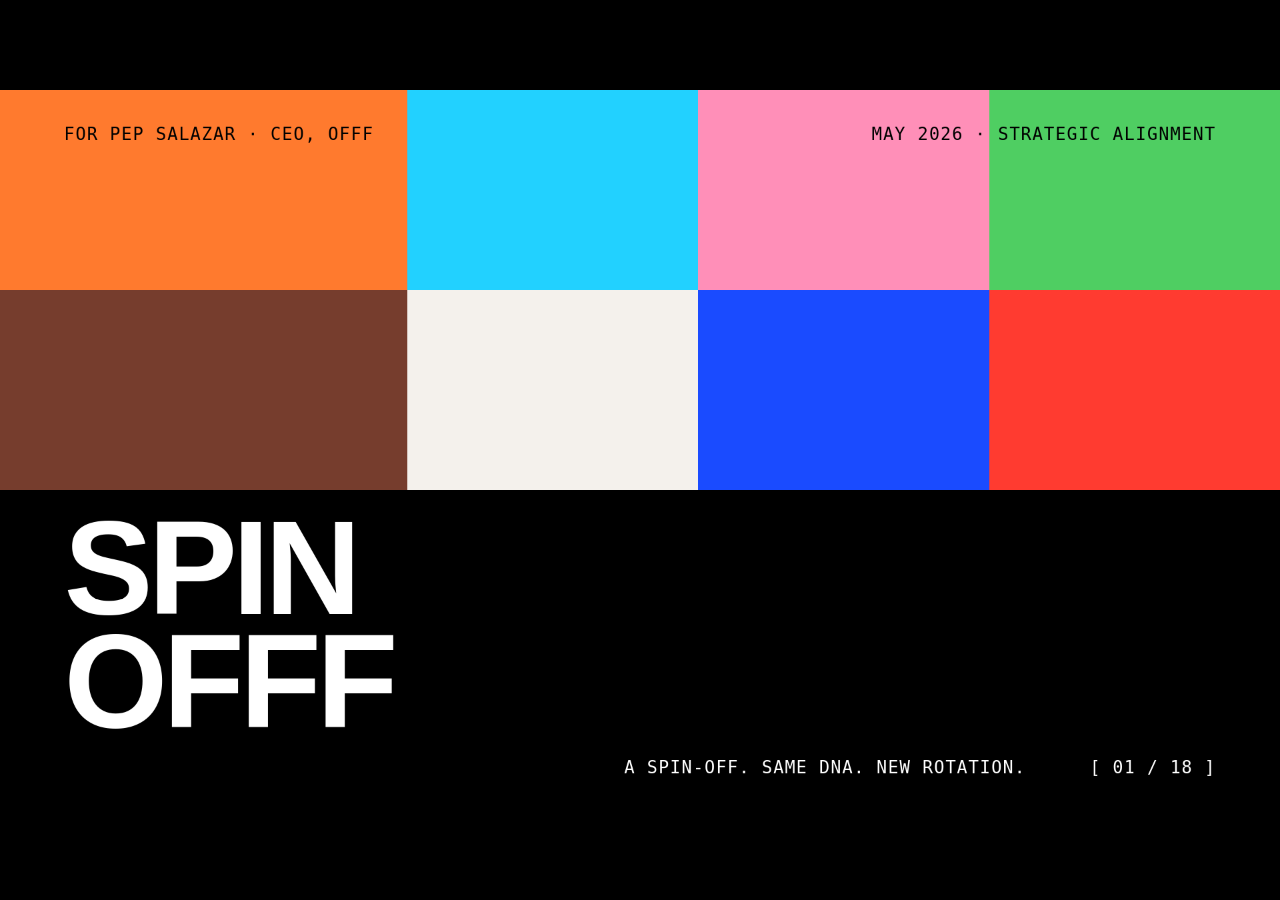
==== decks/pitch-for-pep/project/index.html @ 9f8f527a "Make the deck Vercel-deployable: rename HTMLs and add no-op build - Rename "SPIN OFFF - Pitch for Pe" ====
<!doctype html>
<html lang="en">
<head>
<meta charset="utf-8" />
<title>SPIN OFFF — Pitch for Pep</title>
<meta name="viewport" content="width=1920, initial-scale=1" />
<link rel="stylesheet" href="styles.css" />
<script src="deck-stage.js"></script>
<script type="application/json" id="speaker-notes">
[
"Title slide. Hold for 5 seconds. Pep, thanks for the time. SPIN OFFF: a spin-off of OFFF Barcelona — same DNA, new rotation. The 'rotation' is literal: a new featured artist every month. This is a 10-minute walkthrough, then 5 minutes of Q&A.",
"Why we're here. The picture in one sitting — problem, vision, model, the numbers, and what we need to make it real. The ask lands at the end, on purpose: after you've seen the full shape.",
"The problem. AI is collapsing creative variety into one homogenized look — samification. Artists feel it; the audience feels it. There's no curated, year-round counterweight that uses the OFFF lens. State this plainly, no drama.",
"The opportunity gap. OFFF is the loudest creative voice in the world for three days a year. The other 362 days, we're quiet. The community doesn't disappear — they go elsewhere. SPIN OFFF is the year-round signal between festivals.",
"The vision. Year-round home of creative culture, anchored to one featured artist a month. Curated, opinionated, warm. We don't compete with free content; we curate against it.",
"The team. Eight people on full salary: four founders + four production roles. Gabriela on operations (Amazon PM rigor), Yeva on international growth, Lian on visual craft, Rodrigo on tech and product, plus a content/social/AV pod. Lean for a media company at this scope.",
"What it is — three layers. Free newsletter (M1). Paid membership at €12/mo (M4, one month before OFFF Barcelona 2027). Creative box (Y4, when the audience is large enough to justify physical ops). Each layer is escalating commitment. Trust before money — the brand promise.",
"The artist of the month. The unifying mechanic. One artist anchors the newsletter, the podcast, social, and eventually the box. They're paid €2K. They co-promote to their own audience. This is what makes content production lean and what gives every month a distinct visual identity.",
"The funnel — the bowtie. Read left to right: OFFF community → newsletter → membership → spending credits and box. Left side is acquisition (free), right side is expansion (paid, recurring). The neck of the bowtie is the membership — that's where trust converts to revenue.",
"Member benefits. Not a paywall on content — a passport into the OFFF ecosystem. Sponsor toolkits, marketplace credit, early-bird tickets, free meetups, mentor access. Every benefit pulls members deeper into OFFF, not away from it.",
"The unfair advantage. This is the slide for you, Pep. Everything we leverage is something OFFF earned over 25 years. 200K–400K reachable people. Decades of artist relationships. The sponsor network. Government tax structures. The trust. We don't have a marketing budget because we don't need one.",
"Market. TAM 150–200M creatives globally. SAM 15–20M in the OFFF lane (It's Nice That, Dezeen audience). SOM 500K reachable; 10K paying members by Year 5. Frame it as opportunity, not promise.",
"Business model. Three revenue streams in Y1: newsletter sponsorship (from M3, integrated with the artist), membership (from M4, €12/mo), platform ads (from M6). Box subscription launches Y4. Pricing chosen to fund the artist fee, the team, and the perks ecosystem — going below €12 forces compromises.",
"Year 1 plan — the building year. Newsletter M1. Membership M4. End of Y1: 1,000 members, €16.5K MRR, €91K revenue. Costs are €206K — eight people on full salary from day one. Y1 closes at -€115K. Monthly break-even at M13, start of Year 2.",
"The 5-year P&L. €3.9M revenue, €1.49M costs, +€2.43M net across five years. Cumulative break-even in Q4 of Year 2. Box subscription adds €655K across Y4–Y5. Membership is the engine — 78% of cumulative revenue. 10,000 members by EoY5.",
"Risks. Three honest ones, with mitigations. Cannibalization (we feed festival ticket sales, not replace them). Churn over 5% (multi-vector benefits — content + perks + credits + access). Brand dilution (you have approval rights on artists, sponsors, and brand changes). All in writing.",
"The investment ask. ~€125K seed to cover the Y1 deficit. Eight people, full salary, no paid acquisition. Capital recovered in Q4 of Year 2; 5-year cumulative return +€2.43M. Natural investor: OFFF as equity co-funder. Or we go raise it externally — we're asking for your blessing to proceed.",
"Closing. We don't monetize until we've earned trust. Fight samification. Meaningful art and design to help fix this messy world. Three sentences — that's the company. Hand to Pep for Q&A.",
"Q&A — appendix slide. Pep's main concern: how do we monetize when there's so much free creative content online? Answer: we don't compete on volume of free content. We compete on curation, access, and belonging. Membership is a passport, not a paywall.",
"Q&A — appendix slide. Why €12 / month? It's the price needed to fund the artist (€2K/mo), the perks ecosystem, and the production team. Below €12 forces compromise on artist pay or member benefits — both unacceptable. Early-adopter pricing is allowed at launch.",
"Q&A — appendix slide. Why won't this cannibalize OFFF? It's complement, not substitute. Year-round oxygen for the brand; funnels members back into festival ticket sales (early-bird access); feeds the OFFF marketplace; creates UGC OFFF can use.",
"Q&A — appendix slide. What if churn is higher than 5%? Multi-vector membership: members who don't read the newsletter still spend their credits and use early-bird festival access. That diversification is the moat. We measure MRR churn monthly and adjust perks if a vector is underused."
]
</script>
</head>
<body>

<deck-stage width="1920" height="1080">

<!-- ============================================================
     01 — TITLE
     ============================================================ -->
<section data-label="01 Title">
  <div class="tile-grid">
    <div class="tile bg-orange"></div>
    <div class="tile bg-cyan"></div>
    <div class="tile bg-pink"></div>
    <div class="tile bg-green"></div>
    <div class="tile bg-brown"></div>
    <div class="tile bg-paper"></div>
    <div class="tile bg-electric"></div>
    <div class="tile bg-red"></div>
    <div class="tile bg-black" style="grid-column: 1 / span 4; align-items: flex-start;">
      <div style="display:flex; flex-direction:column; align-items:flex-start; padding: 32px 96px 0; width: 100%;">
        <div class="display" style="font-size: 200px; color: var(--offf-white); line-height: 0.85;">SPIN<br/>OFFF</div>
      </div>
    </div>
  </div>

  <div style="position:absolute; left: 96px; top: 48px; right: 96px; display:flex; justify-content:space-between; align-items:center; font-family: var(--font-mono); font-size: 26px; letter-spacing: 0.06em; text-transform: uppercase; z-index: 6;">
    <span>For Pep Salazar · CEO, OFFF</span>
    <span>May 2026 · Strategic alignment</span>
  </div>

  <div style="position:absolute; left: 96px; right: 96px; bottom: 44px; display:flex; justify-content:flex-end; align-items:flex-end; gap: 96px; color: var(--offf-white); font-family: var(--font-mono); font-size: 26px; letter-spacing: 0.06em; text-transform: uppercase; z-index: 6;">
    <span>A spin-off. Same DNA. New rotation.</span>
    <span>[ 01 / 18 ]</span>
  </div>
</section>

<!-- ============================================================
     02 — WHY WE'RE HERE
     ============================================================ -->
<section data-label="02 Why we're here" class="bg-paper">
  <div class="bar"><span class="left"><span class="dot"></span> SPIN OFFF</span><span>Why we're here</span></div>
  <div class="slide" style="justify-content:center;">
    <div class="tag" style="margin-bottom: 32px;">[ 02 ] How this lands</div>
    <div class="title" style="max-width: 1500px;">Problem first.<br/>Vision second.<br/>The ask, last.</div>
    <div class="lead" style="max-width: 1300px; margin-top: 48px; color: var(--n-600);">
      Eighteen slides, one sitting. We earn the buy-in before we ask for the cheque — what SPIN OFFF is, what it earns, what it asks of OFFF, what it gives back. The number lands at the end, after you've seen the full shape.
    </div>
    <div class="row gap-md" style="margin-top: 72px;">
      <div class="card" style="padding: 28px 36px; min-width: 360px;">
        <div class="tag" style="color: var(--n-500);">Part 1 · 03–05</div>
        <div class="sub" style="font-size: 44px; margin-top: 12px;">Problem &amp; vision</div>
      </div>
      <div class="card" style="padding: 28px 36px; min-width: 360px;">
        <div class="tag" style="color: var(--n-500);">Part 2 · 06–15</div>
        <div class="sub" style="font-size: 44px; margin-top: 12px;">Model &amp; numbers</div>
      </div>
      <div class="card" style="padding: 28px 36px; min-width: 360px;">
        <div class="tag" style="color: var(--n-500);">Part 3 · 17–18</div>
        <div class="sub" style="font-size: 44px; margin-top: 12px;">Closing &amp; the ask</div>
      </div>
    </div>
  </div>
  <div class="snum">[ 02 / 18 ]</div>
</section>

<!-- ============================================================
     03 — THE PROBLEM
     ============================================================ -->
<section data-label="03 Samification" class="bg-orange">
  <div class="bar"><span class="left"><span class="dot"></span> SPIN OFFF</span><span>The problem</span></div>
  <div class="slide" style="justify-content:center;">
    <div class="tag" style="margin-bottom: 40px;">[ 03 ] Samification</div>
    <div class="display" style="font-size: 200px; line-height: 0.86;">
      Everything is<br/>starting to look<br/>the same.
    </div>
    <div class="lead" style="max-width: 1200px; margin-top: 44px; font-size: 32px;">
      AI is collapsing creative variety into one homogenized look. Designers feel it. Audiences feel it. The web is running out of distinct voices — and there's no curated, year-round counterweight in the OFFF lane.
    </div>
  </div>
  <div class="snum">[ 03 / 18 ]</div>
</section>

<!-- ============================================================
     04 — OPPORTUNITY GAP
     ============================================================ -->
<section data-label="04 The gap">
  <div class="bar"><span class="left"><span class="dot"></span> SPIN OFFF</span><span>The gap</span></div>
  <div class="slide" style="padding-top: 160px;">
    <div class="tag" style="margin-bottom: 28px;">[ 04 ] 3 days vs. 362</div>
    <div class="title" style="max-width: 1500px;">OFFF is the loudest creative voice<br/>in the world — for three days a year.</div>

    <div class="row" style="margin-top: 80px; align-items:stretch; gap: 0;">
      <div class="card" style="flex: 0 0 220px; padding: 40px; background: var(--offf-black); color: var(--offf-white); border-color: var(--offf-black);">
        <div class="tag" style="color: var(--offf-white);">May 6–8</div>
        <div class="numeral" style="font-size: 140px; line-height: 1; margin-top: 12px;">3</div>
        <div class="small" style="margin-top: 12px;">days of festival</div>
      </div>
      <div class="card" style="flex: 1; padding: 40px; border-left: none;">
        <div class="tag" style="color: var(--n-500);">The other</div>
        <div class="numeral" style="font-size: 140px; line-height: 1; margin-top: 12px;">362</div>
        <div class="small" style="margin-top: 12px;">days the community goes elsewhere — Substack, Behance, IG, Dezeen, It's Nice That.</div>
      </div>
    </div>

    <div class="lead" style="margin-top: 64px; max-width: 1500px; color: var(--n-600);">
      The community doesn't disappear between festivals. It scatters. SPIN OFFF is the signal that keeps it tuned in — year round, in OFFF's voice.
    </div>
  </div>
  <div class="snum">[ 04 / 18 ]</div>
</section>

<!-- ============================================================
     05 — THE VISION
     ============================================================ -->
<section data-label="05 The vision" class="bg-green">
  <div class="bar"><span class="left"><span class="dot"></span> SPIN OFFF</span><span>The vision</span></div>
  <div class="slide" style="justify-content:center;">
    <div class="tag" style="margin-bottom: 40px;">[ 05 ] The vision</div>
    <div class="display" style="font-size: 200px; line-height: 0.88;">
      The year-round<br/>home of creative<br/>culture.
    </div>
    <div class="lead" style="max-width: 1300px; margin-top: 56px;">
      A media company spun off from OFFF — newsletter, membership, creative box. Anchored every month by one featured artist. Curated, opinionated, warm. We don't compete with free content. We curate against it.
    </div>
  </div>
  <div class="snum">[ 05 / 18 ]</div>
</section>

<!-- ============================================================
     06 — TEAM
     ============================================================ -->
<section data-label="06 The team">
  <div class="bar"><span class="left"><span class="dot"></span> SPIN OFFF</span><span>Founding team</span></div>
  <div class="slide" style="padding-top: 160px;">
    <div class="tag" style="margin-bottom: 28px;">[ 06 ] Who's building it</div>
    <div class="title" style="max-width: 1500px;">Four founders.<br/>Operator, growth, craft, product.</div>

    <div class="row" style="margin-top: 72px; gap: 24px;">
      <div class="card" style="flex: 1; padding: 0;">
        <div class="bg-orange" style="height: 220px; display:flex; align-items:flex-end; padding: 24px;">
          <span class="numtag">[ 01 ]</span>
        </div>
        <div style="padding: 28px;">
          <div class="sub" style="font-size: 38px;">Gabriela</div>
          <div class="small" style="margin-top: 8px; color: var(--n-500);">Project Manager · Amazon</div>
          <div class="small" style="margin-top: 16px;">Operations &amp; delivery rigor</div>
        </div>
      </div>
      <div class="card" style="flex: 1; padding: 0;">
        <div class="bg-cyan" style="height: 220px; display:flex; align-items:flex-end; padding: 24px;">
          <span class="numtag">[ 02 ]</span>
        </div>
        <div style="padding: 28px;">
          <div class="sub" style="font-size: 38px;">Yeva</div>
          <div class="small" style="margin-top: 8px; color: var(--n-500);">International Business</div>
          <div class="small" style="margin-top: 16px;">Growth &amp; community across markets</div>
        </div>
      </div>
      <div class="card" style="flex: 1; padding: 0;">
        <div class="bg-pink" style="height: 220px; display:flex; align-items:flex-end; padding: 24px;">
          <span class="numtag">[ 03 ]</span>
        </div>
        <div style="padding: 28px;">
          <div class="sub" style="font-size: 38px;">Lian</div>
          <div class="small" style="margin-top: 8px; color: var(--n-500);">Visual Artist · Designer</div>
          <div class="small" style="margin-top: 16px;">Brand &amp; editorial craft</div>
        </div>
      </div>
      <div class="card" style="flex: 1; padding: 0;">
        <div class="bg-electric" style="height: 220px; display:flex; align-items:flex-end; padding: 24px; color: var(--offf-white);">
          <span class="numtag">[ 04 ]</span>
        </div>
        <div style="padding: 28px;">
          <div class="sub" style="font-size: 38px;">Rodrigo</div>
          <div class="small" style="margin-top: 8px; color: var(--n-500);">Entrepreneur · Tech &amp; Product</div>
          <div class="small" style="margin-top: 16px;">Product, platform, fundraising</div>
        </div>
      </div>
    </div>

    <div class="small" style="margin-top: 56px; color: var(--n-500); max-width: 1400px;">
      Eight people on full salary from day one — four founders above + four production roles (content, social, AV, community). Plus a rotating featured artist (€2K/mo). Total Y1 team cost: €194K. Lean for a media company at this scope.
    </div>
  </div>
  <div class="snum">[ 06 / 18 ]</div>
</section>

<!-- ============================================================
     07 — WHAT IT IS (three layers)
     ============================================================ -->
<section data-label="07 What it is" class="bg-paper">
  <div class="bar"><span class="left"><span class="dot"></span> SPIN OFFF</span><span>What it is</span></div>
  <div class="slide" style="padding-top: 160px;">
    <div class="tag" style="margin-bottom: 28px;">[ 07 ] Three layers, escalating commitment</div>
    <div class="title" style="max-width: 1500px;">Free newsletter →<br/>paid membership → creative box.</div>

    <div class="row" style="margin-top: 80px; gap: 24px; align-items:stretch;">
      <div class="card grow" style="background: var(--offf-cyan); border-color: var(--offf-black); padding: 36px;">
        <div class="tag">[ Layer 01 ] Audience</div>
        <div class="sub" style="font-size: 48px; margin-top: 18px;">Free newsletter</div>
        <div class="body-lg" style="margin-top: 18px;">Weekly. One artist of the month. Curated work, interviews, OFFF legacy. Free for the first three months — always.</div>
        <div class="tag" style="margin-top: 28px;">M1 · Jan 2027</div>
      </div>
      <div class="card grow" style="background: var(--offf-orange); border-color: var(--offf-black); padding: 36px;">
        <div class="tag">[ Layer 02 ] Community</div>
        <div class="sub" style="font-size: 48px; margin-top: 18px;">Membership · €12/mo</div>
        <div class="body-lg" style="margin-top: 18px;">Sponsor toolkits. Marketplace credit. Early-bird OFFF tickets. Free meetups. Mentor access. A passport, not a paywall.</div>
        <div class="tag" style="margin-top: 28px;">M4 · Apr 2027</div>
      </div>
      <div class="card grow" style="background: var(--offf-pink); border-color: var(--offf-black); padding: 36px;">
        <div class="tag">[ Layer 03 ] Product</div>
        <div class="sub" style="font-size: 48px; margin-top: 18px;">Creative box</div>
        <div class="body-lg" style="margin-top: 18px;">Monthly physical box of materials curated by the featured artist. Brand partners (Lego, Moleskine). Yearly award winner presents at OFFF.</div>
        <div class="tag" style="margin-top: 28px;">Y4 · 2030</div>
      </div>
    </div>
  </div>
  <div class="snum">[ 07 / 18 ]</div>
</section>

<!-- ============================================================
     08 — ARTIST OF THE MONTH (image-led)
     ============================================================ -->
<section data-label="08 Artist of the month">
  <div style="display:grid; grid-template-columns: 1.1fr 1fr; height:100%;">
    <div style="padding: 90px 72px 60px; display:flex; flex-direction:column; justify-content:space-between; min-height: 0; height: 1080px; box-sizing: border-box;">
      <div>
        <div class="tag" style="margin-bottom: 14px;">[ 08 ] The unifying mechanic</div>
        <div class="title" style="font-size: 56px;">One artist.<br/>Anchors everything.</div>
        <div class="lead" style="margin-top: 14px; color: var(--n-600); max-width: 720px; font-size: 24px;">
          Each month, a featured artist is paid €2,000 to set the concept. Every channel runs on it.
        </div>
      </div>

      <div class="stack gap-sm" style="margin-top: 12px;">
        <div class="row middle gap-md" style="border-top: 2px solid var(--offf-black); padding: 6px 0;">
          <span class="numtag">[ 01 ]</span><span class="body-lg" style="font-size: 24px;">Newsletter concept &amp; visuals</span>
        </div>
        <div class="row middle gap-md" style="border-top: 2px solid var(--offf-black); padding: 6px 0;">
          <span class="numtag">[ 02 ]</span><span class="body-lg" style="font-size: 24px;">Monthly podcast / YouTube interview</span>
        </div>
        <div class="row middle gap-md" style="border-top: 2px solid var(--offf-black); padding: 6px 0;">
          <span class="numtag">[ 03 ]</span><span class="body-lg" style="font-size: 24px;">IG &amp; TikTok collab posts</span>
        </div>
        <div class="row middle gap-md" style="border-top: 2px solid var(--offf-black); border-bottom: 2px solid var(--offf-black); padding: 6px 0;">
          <span class="numtag">[ 04 ]</span><span class="body-lg" style="font-size: 24px;">Box curation + co-promotion to their audience</span>
        </div>
      </div>
    </div>

    <div style="display:grid; grid-template-columns: 1fr 1fr; grid-template-rows: 1fr 1fr; gap: 0;">
      <div style="overflow:hidden; border-left: 2px solid var(--offf-black);"><img src="assets/sample-koto.jpg" class="fill" alt=""/></div>
      <div style="overflow:hidden; border-left: 2px solid var(--offf-black);"><img src="assets/sample-tomorrow.jpg" class="fill" alt=""/></div>
      <div style="overflow:hidden; border-left: 2px solid var(--offf-black); border-top: 2px solid var(--offf-black);"><img src="assets/sample-doberman.webp" class="fill" alt=""/></div>
      <div style="overflow:hidden; border-left: 2px solid var(--offf-black); border-top: 2px solid var(--offf-black);"><img src="assets/sample-ogilvy.jpg" class="fill" alt=""/></div>
    </div>
  </div>
  <div class="bar"><span class="left"><span class="dot"></span> SPIN OFFF</span><span>Artist of the month</span></div>
  <div class="snum">[ 08 / 18 ]</div>
</section>

<!-- ============================================================
     09 — THE BOWTIE FUNNEL
     ============================================================ -->
<section data-label="09 The funnel" class="bg-paper">
  <div class="bar"><span class="left"><span class="dot"></span> SPIN OFFF</span><span>The funnel</span></div>
  <div class="slide" style="padding-top: 160px;">
    <div class="tag" style="margin-bottom: 24px;">[ 09 ] Acquisition · Conversion · Expansion</div>
    <div class="title" style="font-size: 76px; max-width: 1700px;">A symmetrical funnel.<br/>Trust on the left. Revenue on the right.</div>

    <div class="bowtie-wrap" style="margin-top: 40px;">
      <svg viewBox="0 0 1700 460" width="100%" style="max-height: 520px;">
        <defs>
          <style>
            .bt-text { font-family: "Space Grotesk", "Helvetica Neue", sans-serif; font-weight: 600; }
            .bt-tag  { font-family: "JetBrains Mono", monospace; font-size: 24px; letter-spacing: 0.08em; text-transform: uppercase; fill: #1F1E1B; }
            .bt-lbl  { font-size: 26px; fill: #000; }
            .bt-num  { font-size: 36px; fill: #000; font-weight: 700; }
          </style>
        </defs>

        <!-- LEFT TRIANGLE: acquisition (wide → narrow) -->
        <polygon points="0,40 760,230 0,420" fill="#22D1FF" stroke="#000" stroke-width="3"/>
        <!-- RIGHT TRIANGLE: expansion (narrow → wide) -->
        <polygon points="940,230 1700,40 1700,420" fill="#FF7A2E" stroke="#000" stroke-width="3"/>
        <!-- KNOT: membership conversion -->
        <rect x="700" y="180" width="300" height="100" fill="#000" stroke="#000" stroke-width="3"/>
        <text x="850" y="218" class="bt-text" text-anchor="middle" fill="#fff" font-size="24" letter-spacing="0.08em">[ THE KNOT ]</text>
        <text x="850" y="260" class="bt-text" text-anchor="middle" fill="#fff" font-size="32">€12 / mo</text>

        <!-- LEFT labels -->
        <text x="40" y="80" class="bt-tag">[ Audience ]</text>
        <text x="40" y="130" class="bt-text bt-num">OFFF community</text>
        <text x="40" y="170" class="bt-text bt-lbl">200K–400K reachable</text>

        <text x="280" y="240" class="bt-tag">[ Newsletter ]</text>
        <text x="280" y="280" class="bt-text bt-num">5K–10K subs (Y1)</text>
        <text x="280" y="320" class="bt-text bt-lbl">Free · Weekly</text>

        <text x="540" y="380" class="bt-tag">[ Conversion ]</text>
        <text x="540" y="420" class="bt-text bt-lbl">5–10% sub → member</text>

        <!-- RIGHT labels -->
        <text x="1080" y="80" class="bt-tag" text-anchor="start">[ Onboard ]</text>
        <text x="1080" y="120" class="bt-text bt-lbl">Welcome &amp; first credits</text>

        <text x="1280" y="170" class="bt-tag" text-anchor="start">[ Adopt ]</text>
        <text x="1280" y="210" class="bt-text bt-lbl">Spend credits · attend meetups</text>

        <text x="1280" y="280" class="bt-tag" text-anchor="start">[ Expand ]</text>
        <text x="1280" y="320" class="bt-text bt-lbl">Box subscription (Y2)</text>

        <text x="1080" y="380" class="bt-tag" text-anchor="start">[ Advocate ]</text>
        <text x="1080" y="420" class="bt-text bt-lbl">UGC · referrals · award</text>
      </svg>
    </div>

    <div class="small" style="margin-top: 24px; color: var(--n-500); max-width: 1500px;">
      The membership is the knot. Every member who crosses it generates recurring revenue <em>and</em> generates content that pulls the next cohort in.
    </div>
  </div>
  <div class="snum">[ 09 / 18 ]</div>
</section>

<!-- ============================================================
     10 — MEMBER BENEFITS
     ============================================================ -->
<section data-label="10 Member benefits">
  <div class="bar"><span class="left"><span class="dot"></span> SPIN OFFF</span><span>Member benefits</span></div>
  <div class="slide" style="padding-top: 160px;">
    <div class="tag" style="margin-bottom: 28px;">[ 10 ] What €12 unlocks</div>
    <div class="title" style="max-width: 1500px;">A passport into<br/>the OFFF ecosystem.</div>

    <div class="row" style="margin-top: 72px; gap: 0; align-items:stretch; border-top: 2px solid var(--offf-black); border-bottom: 2px solid var(--offf-black);">
      <div style="flex:1; padding: 32px 28px; border-right: 2px solid var(--offf-black);">
        <span class="numtag">[ 01 ]</span>
        <div class="sub" style="font-size: 32px; margin-top: 18px;">Sponsor toolkits &amp; discounts</div>
      </div>
      <div style="flex:1; padding: 32px 28px; border-right: 2px solid var(--offf-black);">
        <span class="numtag">[ 02 ]</span>
        <div class="sub" style="font-size: 32px; margin-top: 18px;">Marketplace credit system</div>
      </div>
      <div style="flex:1; padding: 32px 28px; border-right: 2px solid var(--offf-black);">
        <span class="numtag">[ 03 ]</span>
        <div class="sub" style="font-size: 32px; margin-top: 18px;">Early-bird OFFF tickets</div>
      </div>
      <div style="flex:1; padding: 32px 28px;">
        <span class="numtag">[ 04 ]</span>
        <div class="sub" style="font-size: 32px; margin-top: 18px;">Exclusive digital art drops</div>
      </div>
    </div>

    <div class="row" style="gap: 0; align-items:stretch; border-bottom: 2px solid var(--offf-black);">
      <div style="flex:1; padding: 32px 28px; border-right: 2px solid var(--offf-black);">
        <span class="numtag">[ 05 ]</span>
        <div class="sub" style="font-size: 32px; margin-top: 18px;">Free meetups &amp; events</div>
      </div>
      <div style="flex:1; padding: 32px 28px; border-right: 2px solid var(--offf-black);">
        <span class="numtag">[ 06 ]</span>
        <div class="sub" style="font-size: 32px; margin-top: 18px;">Mentor &amp; networking access</div>
      </div>
      <div style="flex:1; padding: 32px 28px; border-right: 2px solid var(--offf-black);">
        <span class="numtag">[ 07 ]</span>
        <div class="sub" style="font-size: 32px; margin-top: 18px;">Artist-of-the-month deep dives</div>
      </div>
      <div style="flex:1; padding: 32px 28px;">
        <span class="numtag">[ 08 ]</span>
        <div class="sub" style="font-size: 32px; margin-top: 18px;">Yearly creator award entry</div>
      </div>
    </div>

    <div class="lead" style="margin-top: 48px; max-width: 1500px; color: var(--n-600);">
      Every benefit pulls the member <em>deeper</em> into OFFF — not away from it. Credits route spend into the OFFF marketplace; early access funnels into festival ticket sales.
    </div>
  </div>
  <div class="snum">[ 10 / 18 ]</div>
</section>

<!-- ============================================================
     11 — UNFAIR ADVANTAGE
     ============================================================ -->
<section data-label="11 Unfair advantage" class="bg-black">
  <div class="bar invert"><span class="left"><span class="dot"></span> SPIN OFFF</span><span>Unfair advantage</span></div>
  <div class="slide" style="padding-top: 160px;">
    <div class="tag" style="margin-bottom: 28px; color: var(--offf-green);">[ 11 ] What 25 years of OFFF earned</div>
    <div class="title" style="max-width: 1700px;">We don't have a<br/>marketing budget.<br/><span style="color: var(--offf-green);">We don't need one.</span></div>

    <div class="row" style="margin-top: 64px; gap: 32px; align-items:stretch;">
      <div style="flex:1; border: 2px solid var(--offf-white); padding: 28px;">
        <div class="numeral" style="font-size: 96px; color: var(--offf-cyan); line-height: 1;">200K+</div>
        <div class="small" style="margin-top: 12px; color: var(--n-200);">past attendees &amp; followers reachable on day one</div>
      </div>
      <div style="flex:1; border: 2px solid var(--offf-white); padding: 28px;">
        <div class="numeral" style="font-size: 96px; color: var(--offf-orange); line-height: 1;">25</div>
        <div class="small" style="margin-top: 12px; color: var(--n-200);">years of artist relationships, ready for the rotation</div>
      </div>
      <div style="flex:1; border: 2px solid var(--offf-white); padding: 28px;">
        <div class="numeral" style="font-size: 96px; color: var(--offf-pink); line-height: 1;">€0</div>
        <div class="small" style="margin-top: 12px; color: var(--n-200);">paid acquisition budget needed in Year 1</div>
      </div>
      <div style="flex:1; border: 2px solid var(--offf-white); padding: 28px;">
        <div class="numeral" style="font-size: 96px; color: var(--offf-green); line-height: 1;">3</div>
        <div class="small" style="margin-top: 12px; color: var(--n-200);">cities (BCN · Sevilla · Montreal) for guerrilla activation</div>
      </div>
    </div>

    <div class="lead" style="margin-top: 56px; max-width: 1500px; color: var(--n-200);">
      Sponsor network for member perks. Government tax structures via art sponsorship. Brand trust earned across the global creative industry. None of this is buy-able. All of it is borrowable, on terms we agree.
    </div>
  </div>
  <div class="snum">[ 11 / 18 ]</div>
</section>

<!-- ============================================================
     12 — MARKET (TAM/SAM/SOM)
     ============================================================ -->
<section data-label="12 Market">
  <div class="bar"><span class="left"><span class="dot"></span> SPIN OFFF</span><span>Market</span></div>
  <div class="slide" style="padding-top: 160px;">
    <div class="tag" style="margin-bottom: 28px;">[ 12 ] TAM · SAM · SOM</div>
    <div class="title" style="max-width: 1500px;">A global market<br/>with a curated lane.</div>

    <div class="row" style="margin-top: 80px; gap: 32px; align-items:stretch;">
      <div class="card" style="flex:1; padding: 36px; background: var(--offf-paper);">
        <div class="tag">[ TAM ]</div>
        <div class="numeral" style="font-size: 120px; line-height: 1; margin-top: 16px;">150–200M</div>
        <div class="small" style="margin-top: 16px;">people globally interested in design, art, motion, illustration.</div>
        <div class="small" style="margin-top: 12px; color: var(--n-500);">Proxies: Adobe Creative Cloud (33M) · Behance (30M)</div>
      </div>
      <div class="card" style="flex:1; padding: 36px; background: var(--offf-cyan);">
        <div class="tag">[ SAM ]</div>
        <div class="numeral" style="font-size: 120px; line-height: 1; margin-top: 16px;">15–20M</div>
        <div class="small" style="margin-top: 16px;">aligned with OFFF's world — designers, motion artists, creative directors.</div>
        <div class="small" style="margin-top: 12px;">It's Nice That · Dezeen · Motionographer audience.</div>
      </div>
      <div class="card" style="flex:1; padding: 36px; background: var(--offf-orange);">
        <div class="tag">[ SOM ]</div>
        <div class="numeral" style="font-size: 120px; line-height: 1; margin-top: 16px;">500K</div>
        <div class="small" style="margin-top: 16px;">reachable via OFFF community.</div>
        <div class="small" style="margin-top: 12px;">3-yr target: 10K–30K paying members.</div>
      </div>
    </div>

    <div class="lead" style="margin-top: 28px; max-width: 1500px; color: var(--n-600); font-size: 28px;">
      We don't need to capture the market — only a tenth of one percent of the SAM is a €1M+ ARR business at €12 / month.
    </div>
  </div>
  <div class="snum">[ 12 / 18 ]</div>
</section>

<!-- ============================================================
     13 — BUSINESS MODEL & PRICING
     ============================================================ -->
<section data-label="13 Business model" class="bg-paper">
  <div class="bar"><span class="left"><span class="dot"></span> SPIN OFFF</span><span>Business model</span></div>
  <div class="slide" style="padding-top: 160px;">
    <div class="tag" style="margin-bottom: 28px;">[ 13 ] Three revenue streams in Y1</div>
    <div class="title" style="max-width: 1500px;">€12 / month.<br/>Plus sponsorship. Plus ads.</div>

    <div class="row" style="margin-top: 64px; gap: 0;">
      <div style="flex: 1.4;">
        <table class="tbl">
          <thead>
            <tr><th style="width:40%;">Stream</th><th>Starts</th><th>Y1 contribution</th></tr>
          </thead>
          <tbody>
            <tr><td>Membership · €12 / mo (~$12)</td><td class="num">M4</td><td class="num">€63.6K</td></tr>
            <tr><td>Newsletter sponsorship</td><td class="num">M3</td><td class="num">€25.0K</td></tr>
            <tr><td>Ads · YouTube / IG / TikTok</td><td class="num">M6</td><td class="num">€2.6K</td></tr>
            <tr><td>Podcast / YouTube sponsorship</td><td class="num">M6–M7</td><td class="num">included</td></tr>
            <tr style="background: var(--offf-black); color: var(--offf-white);">
              <td style="color: var(--offf-white);">Total Y1 revenue</td><td></td><td class="num" style="color: var(--offf-white);">€91.2K</td>
            </tr>
          </tbody>
        </table>
      </div>
      <div style="flex: 1; padding-left: 48px; display:flex; flex-direction:column; justify-content:flex-start; gap: 18px;">
        <div class="card" style="padding: 22px 26px; background: var(--offf-green);">
          <div class="tag">[ Why €12 ]</div>
          <div class="body-lg" style="margin-top: 8px; font-size: 26px;">Funds the €2K artist fee, the perks ecosystem, the 8-person team.</div>
        </div>
        <div class="card" style="padding: 22px 26px;">
          <div class="tag" style="color: var(--n-500);">[ Conversion ]</div>
          <div class="body-lg" style="margin-top: 8px; font-size: 26px;">5–10% of subs convert. <strong>Monthly churn target &lt; 5%.</strong></div>
        </div>
        <div class="card" style="padding: 22px 26px;">
          <div class="tag" style="color: var(--n-500);">[ Box · Y4 ]</div>
          <div class="body-lg" style="margin-top: 8px; font-size: 26px;">Add-on physical subscription. ~15% opt-in at ~€25/mo. Adds €655K across Y4–Y5.</div>
        </div>
      </div>
    </div>
  </div>
  <div class="snum">[ 13 / 18 ]</div>
</section>

<!-- ============================================================
     14 — YEAR 1 PLAN (revenue ramp chart)
     ============================================================ -->
<section data-label="14 Year 1 plan">
  <div class="bar"><span class="left"><span class="dot"></span> SPIN OFFF</span><span>Year 1</span></div>
  <div class="slide" style="padding-top: 160px;">
    <div class="tag" style="margin-bottom: 28px;">[ 14 ] Jan 2027 → Dec 2027 · the building year</div>
    <div class="title" style="max-width: 1700px;">Newsletter M1. Members M4.<br/>End Y1: 1,000 members, €16.5K MRR.</div>

    <!-- Bar chart: monthly revenue vs. monthly cost line. costs flat at ~€17K; revenue ramps to €16.5K. Bars in €K -->
    <div style="margin-top: 56px; height: 320px; display:flex; flex-direction:column; position: relative;">
      <!-- cost line at ~85% (17K / 20K scale) -->
      <div style="position:absolute; left:0; right:0; top: 15%; border-top: 2px dashed var(--offf-black); z-index: 2; pointer-events:none;"></div>
      <div style="position:absolute; right: 0; top: 12%; font-family: var(--font-mono); font-size: 22px; letter-spacing: 0.06em; text-transform: uppercase; background: var(--offf-white); padding: 0 8px; z-index: 3;">Monthly cost ~€17K</div>

      <div class="bars" style="flex:1; position:relative; z-index: 1;">
        <!-- revenue ramps 0, 0, 0.5K, 2.8K, 4.5K, 7K, 8.8K, 10.6K, 11.8K, 13.5K, 15.3K, 16.5K  (scale 20K) -->
        <div class="bar-col"><div class="bar-stack" style="height: 0%;"></div></div>
        <div class="bar-col"><div class="bar-stack" style="height: 0%;"></div></div>
        <div class="bar-col"><div class="bar-stack" style="height: 3%; background: var(--offf-orange);"></div></div>
        <div class="bar-col"><div class="bar-stack" style="height: 14%; background: var(--offf-orange);"></div></div>
        <div class="bar-col"><div class="bar-stack" style="height: 23%; background: var(--offf-orange);"></div></div>
        <div class="bar-col"><div class="bar-stack" style="height: 35%; background: var(--offf-orange);"></div></div>
        <div class="bar-col"><div class="bar-stack" style="height: 44%; background: var(--offf-orange);"></div></div>
        <div class="bar-col"><div class="bar-stack" style="height: 53%; background: var(--offf-orange);"></div></div>
        <div class="bar-col"><div class="bar-stack" style="height: 59%; background: var(--offf-orange);"></div></div>
        <div class="bar-col"><div class="bar-stack" style="height: 68%; background: var(--offf-orange);"></div></div>
        <div class="bar-col"><div class="bar-stack" style="height: 77%; background: var(--offf-orange);"></div></div>
        <div class="bar-col"><div class="bar-stack" style="height: 83%; background: var(--offf-orange);"></div></div>
      </div>
      <div style="display:grid; grid-template-columns: repeat(12, 1fr); gap: 12px; margin-top: 16px;">
        <div class="tag" style="text-align:center;">M1</div>
        <div class="tag" style="text-align:center;">M2</div>
        <div class="tag" style="text-align:center;">M3</div>
        <div class="tag" style="text-align:center;">M4</div>
        <div class="tag" style="text-align:center;">M5</div>
        <div class="tag" style="text-align:center;">M6</div>
        <div class="tag" style="text-align:center;">M7</div>
        <div class="tag" style="text-align:center;">M8</div>
        <div class="tag" style="text-align:center;">M9</div>
        <div class="tag" style="text-align:center;">M10</div>
        <div class="tag" style="text-align:center;">M11</div>
        <div class="tag" style="text-align:center;">M12</div>
      </div>
    </div>

    <div class="row" style="margin-top: 40px; gap: 20px;">
      <div class="card" style="flex:1; padding: 22px 26px;">
        <div class="tag" style="color: var(--n-500);">M1 · Newsletter</div>
        <div class="sub" style="font-size: 32px; margin-top: 8px;">1,000 subs</div>
      </div>
      <div class="card" style="flex:1; padding: 22px 26px; background: var(--offf-orange);">
        <div class="tag">M4 · Membership</div>
        <div class="sub" style="font-size: 32px; margin-top: 8px;">150 paying</div>
      </div>
      <div class="card" style="flex:1; padding: 22px 26px;">
        <div class="tag" style="color: var(--n-500);">M12 · End Y1</div>
        <div class="sub" style="font-size: 32px; margin-top: 8px;">1,000 members · €16.5K MRR</div>
      </div>
      <div class="card" style="flex:1; padding: 22px 26px; background: var(--offf-black); color: var(--offf-white); border-color: var(--offf-black);">
        <div class="tag" style="color: var(--offf-green);">Y1 Net</div>
        <div class="sub" style="font-size: 32px; margin-top: 8px;">-€115K</div>
      </div>
      <div class="card" style="flex:1; padding: 22px 26px; background: var(--offf-green);">
        <div class="tag">M13 · Start Y2</div>
        <div class="sub" style="font-size: 32px; margin-top: 8px;">Monthly break-even</div>
      </div>
    </div>

    <div class="small" style="margin-top: 28px; color: var(--n-500); max-width: 1700px;">
      Costs are flat ~€17K/mo (team €16.2K + ops €600). Revenue closes the gap monthly. Y1 ends just below the cost line — the deficit is the seed ask.
    </div>
  </div>
  <div class="snum">[ 14 / 18 ]</div>
</section>

<!-- ============================================================
     15 — 5-YEAR P&L
     ============================================================ -->
<section data-label="15 5-year P&amp;L" class="bg-electric">
  <div class="bar invert"><span class="left"><span class="dot"></span> SPIN OFFF</span><span>5-year P&amp;L</span></div>
  <div class="slide" style="padding-top: 140px;">
    <div class="tag" style="margin-bottom: 20px; color: var(--offf-pink);">[ 15 ] Y1 — Y5 · 2027 → 2031</div>
    <div class="title" style="font-size: 88px; max-width: 1700px;">€3.9M revenue. €1.49M costs.<br/><span style="color: var(--offf-cyan);">+€2.43M cumulative.</span></div>

    <!-- Stacked area-style bars: revenue (cyan/pink stack) vs costs (orange dashed line via outlined block) per year. Cumulative net line shown below. -->
    <div style="margin-top: 44px; display:grid; grid-template-columns: 1fr 1fr 1fr 1fr 1fr; gap: 12px;">

      <!-- Y1 -->
      <div style="border: 2px solid var(--offf-white); padding: 22px;">
        <div class="tag" style="color: var(--offf-pink);">[ Year 1 ]</div>
        <div class="numeral" style="font-size: 56px; line-height: 1; margin-top: 12px;">1,000</div>
        <div class="small" style="margin-top: 6px; color: var(--n-200);">members EoY</div>
        <div style="margin-top: 22px; border-top: 1px solid var(--offf-white); padding-top: 12px;">
          <div class="small" style="color: var(--n-200);">Revenue</div>
          <div class="sub" style="font-size: 36px; color: var(--offf-cyan);">€91K</div>
          <div class="small" style="margin-top: 10px; color: var(--n-200);">Costs</div>
          <div class="sub" style="font-size: 36px;">€206K</div>
          <div class="small" style="margin-top: 10px; color: var(--n-200);">Net</div>
          <div class="sub" style="font-size: 36px; color: var(--offf-orange);">-€115K</div>
        </div>
      </div>

      <!-- Y2 -->
      <div style="border: 2px solid var(--offf-white); padding: 22px;">
        <div class="tag" style="color: var(--offf-pink);">[ Year 2 ]</div>
        <div class="numeral" style="font-size: 56px; line-height: 1; margin-top: 12px;">2,500</div>
        <div class="small" style="margin-top: 6px; color: var(--n-200);">members EoY</div>
        <div style="margin-top: 22px; border-top: 1px solid var(--offf-white); padding-top: 12px;">
          <div class="small" style="color: var(--n-200);">Revenue</div>
          <div class="sub" style="font-size: 36px; color: var(--offf-cyan);">€345K</div>
          <div class="small" style="margin-top: 10px; color: var(--n-200);">Costs</div>
          <div class="sub" style="font-size: 36px;">€213K</div>
          <div class="small" style="margin-top: 10px; color: var(--n-200);">Net</div>
          <div class="sub" style="font-size: 36px; color: var(--offf-green);">+€132K</div>
        </div>
      </div>

      <!-- Y3 -->
      <div style="border: 2px solid var(--offf-white); padding: 22px;">
        <div class="tag" style="color: var(--offf-pink);">[ Year 3 ]</div>
        <div class="numeral" style="font-size: 56px; line-height: 1; margin-top: 12px;">4,500</div>
        <div class="small" style="margin-top: 6px; color: var(--n-200);">members EoY</div>
        <div style="margin-top: 22px; border-top: 1px solid var(--offf-white); padding-top: 12px;">
          <div class="small" style="color: var(--n-200);">Revenue</div>
          <div class="sub" style="font-size: 36px; color: var(--offf-cyan);">€677K</div>
          <div class="small" style="margin-top: 10px; color: var(--n-200);">Costs</div>
          <div class="sub" style="font-size: 36px;">€220K</div>
          <div class="small" style="margin-top: 10px; color: var(--n-200);">Net</div>
          <div class="sub" style="font-size: 36px; color: var(--offf-green);">+€457K</div>
        </div>
      </div>

      <!-- Y4 -->
      <div style="border: 2px solid var(--offf-white); padding: 22px; background: rgba(255,255,255,0.05);">
        <div class="tag" style="color: var(--offf-pink);">[ Year 4 · Box ]</div>
        <div class="numeral" style="font-size: 56px; line-height: 1; margin-top: 12px;">7,000</div>
        <div class="small" style="margin-top: 6px; color: var(--n-200);">members EoY</div>
        <div style="margin-top: 22px; border-top: 1px solid var(--offf-white); padding-top: 12px;">
          <div class="small" style="color: var(--n-200);">Revenue</div>
          <div class="sub" style="font-size: 36px; color: var(--offf-cyan);">€1.18M</div>
          <div class="small" style="margin-top: 10px; color: var(--n-200);">Costs</div>
          <div class="sub" style="font-size: 36px;">€339K</div>
          <div class="small" style="margin-top: 10px; color: var(--n-200);">Net</div>
          <div class="sub" style="font-size: 36px; color: var(--offf-green);">+€792K</div>
        </div>
      </div>

      <!-- Y5 -->
      <div style="background: var(--offf-cyan); color: var(--offf-black); border: 2px solid var(--offf-cyan); padding: 22px;">
        <div class="tag">[ Year 5 ]</div>
        <div class="numeral" style="font-size: 56px; line-height: 1; margin-top: 12px;">10,000</div>
        <div class="small" style="margin-top: 6px;">members EoY</div>
        <div style="margin-top: 22px; border-top: 1px solid var(--offf-black); padding-top: 12px;">
          <div class="small">Revenue</div>
          <div class="sub" style="font-size: 36px;">€1.93M</div>
          <div class="small" style="margin-top: 10px;">Costs</div>
          <div class="sub" style="font-size: 36px;">€514K</div>
          <div class="small" style="margin-top: 10px;">Net</div>
          <div class="sub" style="font-size: 36px;">+€1.16M</div>
        </div>
      </div>
    </div>

    <!-- Bottom callout strip -->
    <div class="row" style="margin-top: 40px; gap: 24px; align-items:stretch;">
      <div style="flex:1; border: 2px solid var(--offf-white); padding: 22px 26px;">
        <div class="tag" style="color: var(--offf-pink);">Monthly break-even</div>
        <div class="sub" style="font-size: 36px; margin-top: 8px;">Month 13 · start of Y2</div>
      </div>
      <div style="flex:1; border: 2px solid var(--offf-white); padding: 22px 26px;">
        <div class="tag" style="color: var(--offf-pink);">Cumulative break-even</div>
        <div class="sub" style="font-size: 36px; margin-top: 8px;">Q4 · Year 2</div>
      </div>
      <div style="flex:1; border: 2px solid var(--offf-white); padding: 22px 26px;">
        <div class="tag" style="color: var(--offf-pink);">Box subscription launch</div>
        <div class="sub" style="font-size: 36px; margin-top: 8px;">Y4 · +€655K (Y4–Y5)</div>
      </div>
      <div style="flex:1; background: var(--offf-green); color: var(--offf-black); padding: 22px 26px;">
        <div class="tag">5-yr cumulative net</div>
        <div class="sub" style="font-size: 36px; margin-top: 8px;">+€2.43M</div>
      </div>
    </div>
  </div>
  <div class="snum">[ 15 / 18 ]</div>
</section>

<!-- ============================================================
     16 — RISKS & MITIGATIONS
     ============================================================ -->
<section data-label="16 Risks">
  <div class="bar"><span class="left"><span class="dot"></span> SPIN OFFF</span><span>Risks</span></div>
  <div class="slide" style="padding-top: 160px;">
    <div class="tag" style="margin-bottom: 28px;">[ 16 ] What could go wrong, and how we hold it</div>
    <div class="title" style="max-width: 1500px;">Three honest risks.<br/>Three concrete mitigations.</div>

    <div class="stack" style="margin-top: 64px; border-top: 2px solid var(--offf-black);">
      <div class="row" style="border-bottom: 2px solid var(--offf-black); padding: 28px 0; gap: 32px; align-items:flex-start;">
        <div style="flex: 0 0 80px;"><span class="numtag">[ 01 ]</span></div>
        <div style="flex: 1.2;"><div class="sub" style="font-size: 36px;">Cannibalizing OFFF</div></div>
        <div style="flex: 2;"><div class="body-lg">Members get <strong>early-bird festival access</strong>; credits route spend into the OFFF marketplace; UGC feeds back into OFFF channels. Complement, not substitute.</div></div>
      </div>
      <div class="row" style="border-bottom: 2px solid var(--offf-black); padding: 28px 0; gap: 32px; align-items:flex-start;">
        <div style="flex: 0 0 80px;"><span class="numtag">[ 02 ]</span></div>
        <div style="flex: 1.2;"><div class="sub" style="font-size: 36px;">Churn over 5%</div></div>
        <div style="flex: 2;"><div class="body-lg">Membership is <strong>multi-vector</strong> — content + perks + credits + access. A member who skips one vector still uses another. Diversification is the moat.</div></div>
      </div>
      <div class="row" style="border-bottom: 2px solid var(--offf-black); padding: 28px 0; gap: 32px; align-items:flex-start;">
        <div style="flex: 0 0 80px;"><span class="numtag">[ 03 ]</span></div>
        <div style="flex: 1.2;"><div class="sub" style="font-size: 36px;">Brand dilution</div></div>
        <div style="flex: 2;"><div class="body-lg">Pep retains <strong>approval rights</strong> on featured artists, sponsors, and brand-level changes. SPIN OFFF inherits OFFF's design system; no parallel brand world.</div></div>
      </div>
    </div>
  </div>
  <div class="snum">[ 16 / 18 ]</div>
</section>

<!-- ============================================================
     17 — INVESTMENT ASK
     ============================================================ -->
<section data-label="17 Investment ask" class="bg-orange">
  <div class="bar"><span class="left"><span class="dot"></span> SPIN OFFF</span><span>Capital</span></div>
  <div class="slide" style="padding-top: 160px;">
    <div class="tag" style="margin-bottom: 28px;">[ 17 ] The seed round</div>
    <div class="title" style="max-width: 1700px;">~€125K seed investment.<br/>Capital recovered in Year 2.</div>

    <div class="row" style="margin-top: 64px; gap: 32px; align-items:stretch;">
      <div class="card" style="flex:1; padding: 36px; background: var(--offf-white);">
        <div class="tag" style="color: var(--n-500);">[ The ask ]</div>
        <div class="numeral" style="font-size: 120px; line-height: 1; margin-top: 18px;">€125K</div>
        <div class="small" style="margin-top: 16px; color: var(--n-500);">seed to cover the Y1 deficit (€115K) plus buffer. Eight people, full salary. Zero paid acquisition.</div>
      </div>
      <div class="card" style="flex:1; padding: 36px; background: var(--offf-white);">
        <div class="tag" style="color: var(--n-500);">[ Timeline ]</div>
        <div class="sub" style="font-size: 44px; margin-top: 18px;">Monthly break-even: M13</div>
        <div class="sub" style="font-size: 44px; margin-top: 14px; color: var(--n-400);">Cumulative: Q4 Year 2</div>
        <div class="small" style="margin-top: 28px; color: var(--n-500);">5-year cumulative net: <strong>+€2.43M</strong></div>
      </div>
      <div class="card" style="flex:1; padding: 36px; background: var(--offf-black); color: var(--offf-white); border-color: var(--offf-black);">
        <div class="tag" style="color: var(--offf-green);">[ Structure ]</div>
        <div class="sub" style="font-size: 36px; margin-top: 18px;">Natural investor:<br/>OFFF as equity co-funder.</div>
        <div class="small" style="margin-top: 24px; color: var(--n-200);">Or we raise externally — we're asking for your blessing to proceed.</div>
      </div>
    </div>

    <div class="lead" style="margin-top: 56px; max-width: 1700px;">
      Capital from OFFF comes back to OFFF — as equity, as brand, as ecosystem flywheel. The return on this seed is a media company that makes OFFF bigger every month.
    </div>
  </div>
  <div class="snum">[ 17 / 18 ]</div>
</section>

<!-- ============================================================
     18 — CLOSING
     ============================================================ -->
<section data-label="18 Closing" class="bg-black">
  <div class="bar invert"><span class="left"><span class="dot"></span> SPIN OFFF</span><span>Closing</span></div>
  <div class="slide" style="justify-content:center;">
    <div class="tag" style="margin-bottom: 32px; color: var(--offf-green);">[ 18 ] Why we're doing this</div>
    <div class="display" style="font-size: 180px; line-height: 0.9; max-width: 1700px;">
      We don't<br/>monetize until<br/>we've earned trust.
    </div>

    <div class="row" style="margin-top: 88px; gap: 48px;">
      <div style="flex:1; border-top: 2px solid var(--offf-green); padding-top: 24px;">
        <div class="tag" style="color: var(--offf-green);">[ 01 ]</div>
        <div class="lead" style="margin-top: 16px;">Fight against samification.</div>
      </div>
      <div style="flex:1; border-top: 2px solid var(--offf-green); padding-top: 24px;">
        <div class="tag" style="color: var(--offf-green);">[ 02 ]</div>
        <div class="lead" style="margin-top: 16px;">Meaningful art and design to help fix this messy world.</div>
      </div>
    </div>

    <div class="small" style="margin-top: 48px; color: var(--n-300); font-size: 24px;">SPIN OFFF · A spin-off. Same DNA. New rotation.</div>
  </div>
  <div class="snum" style="color: var(--offf-white);">[ 18 / 18 ]</div>
</section>

<!-- ============================================================
     APPENDIX — Q&A SLIDES
     ============================================================ -->

<!-- A1 — free content concern -->
<section data-label="A1 Free content" class="bg-paper">
  <div class="bar"><span class="left"><span class="dot"></span> SPIN OFFF</span><span>Q&amp;A · Appendix A1</span></div>
  <div class="slide" style="padding-top: 160px;">
    <div class="tag" style="margin-bottom: 24px; color: var(--offf-red);">[ Pep's main concern ]</div>
    <div class="title" style="font-size: 76px; max-width: 1700px;">"How do we monetize when so much<br/>creative content is free online?"</div>

    <div class="row" style="margin-top: 64px; gap: 24px;">
      <div class="card" style="flex:1; padding: 32px; background: var(--offf-cyan);">
        <span class="numtag">[ 01 ]</span>
        <div class="sub" style="font-size: 36px; margin-top: 14px;">Curation</div>
        <div class="body-lg" style="margin-top: 14px;">25 years of OFFF taste, applied weekly to one named artist. Volume is free; <strong>taste is rare</strong>.</div>
      </div>
      <div class="card" style="flex:1; padding: 32px; background: var(--offf-orange);">
        <span class="numtag">[ 02 ]</span>
        <div class="sub" style="font-size: 36px; margin-top: 14px;">Access</div>
        <div class="body-lg" style="margin-top: 14px;">Physical events, early-bird tickets, mentor networking, marketplace credit. Free content can't deliver any of this.</div>
      </div>
      <div class="card" style="flex:1; padding: 32px; background: var(--offf-pink);">
        <span class="numtag">[ 03 ]</span>
        <div class="sub" style="font-size: 36px; margin-top: 14px;">Belonging</div>
        <div class="body-lg" style="margin-top: 14px;">Members are <strong>participants</strong>, not consumers. UGC + collab section turn each member into a node in the OFFF ecosystem.</div>
      </div>
    </div>

    <div class="lead" style="margin-top: 56px; max-width: 1700px; color: var(--n-600);">
      The membership isn't a paywall on content. It's a passport into the OFFF ecosystem.
    </div>
  </div>
  <div class="snum">[ A1 ]</div>
</section>

<!-- A2 — why €12 -->
<section data-label="A2 Why €12">
  <div class="bar"><span class="left"><span class="dot"></span> SPIN OFFF</span><span>Q&amp;A · Appendix A2</span></div>
  <div class="slide" style="padding-top: 160px;">
    <div class="tag" style="margin-bottom: 24px;">[ Why this price ]</div>
    <div class="title" style="font-size: 76px; max-width: 1700px;">"Why €12 / month?<br/>Could it be cheaper?"</div>

    <div class="row" style="margin-top: 64px; gap: 0; align-items:stretch; border: 2px solid var(--offf-black);">
      <div style="flex:1; padding: 32px; border-right: 2px solid var(--offf-black);">
        <div class="tag" style="color: var(--n-500);">Funds</div>
        <div class="numeral" style="font-size: 72px; margin-top: 12px;">€2,000</div>
        <div class="small" style="margin-top: 10px;">monthly featured-artist fee</div>
      </div>
      <div style="flex:1; padding: 32px; border-right: 2px solid var(--offf-black);">
        <div class="tag" style="color: var(--n-500);">Funds</div>
        <div class="numeral" style="font-size: 72px; margin-top: 12px;">~€4.7K</div>
        <div class="small" style="margin-top: 10px;">production team (content + social)</div>
      </div>
      <div style="flex:1; padding: 32px; border-right: 2px solid var(--offf-black);">
        <div class="tag" style="color: var(--n-500);">Funds</div>
        <div class="numeral" style="font-size: 72px; margin-top: 12px;">8 perks</div>
        <div class="small" style="margin-top: 10px;">across credits · access · toolkits</div>
      </div>
      <div style="flex:1; padding: 32px; background: var(--offf-green);">
        <div class="tag">Net</div>
        <div class="numeral" style="font-size: 72px; margin-top: 12px;">€11.1K</div>
        <div class="small" style="margin-top: 10px;">Y1 net at this price</div>
      </div>
    </div>

    <div class="lead" style="margin-top: 56px; max-width: 1700px; color: var(--n-600);">
      Below €12 forces compromise on either artist pay or member benefits — both unacceptable. Early-adopter pricing at launch (M4) is allowed to drive momentum.
    </div>
  </div>
  <div class="snum">[ A2 ]</div>
</section>

<!-- A3 — cannibalization -->
<section data-label="A3 Cannibalization" class="bg-paper">
  <div class="bar"><span class="left"><span class="dot"></span> SPIN OFFF</span><span>Q&amp;A · Appendix A3</span></div>
  <div class="slide" style="padding-top: 160px;">
    <div class="tag" style="margin-bottom: 24px;">[ Brand &amp; ecosystem ]</div>
    <div class="title" style="font-size: 76px; max-width: 1700px;">"Won't this cannibalize<br/>the festival?"</div>

    <div class="row" style="margin-top: 64px; gap: 24px;">
      <div class="card" style="flex:1; padding: 32px;">
        <span class="numtag">[ 01 ]</span>
        <div class="sub" style="font-size: 32px; margin-top: 14px;">Year-round attention</div>
        <div class="body-lg" style="margin-top: 12px;">Keeps OFFF top-of-mind in the 362 days between festivals.</div>
      </div>
      <div class="card" style="flex:1; padding: 32px;">
        <span class="numtag">[ 02 ]</span>
        <div class="sub" style="font-size: 32px; margin-top: 14px;">Ticket sales</div>
        <div class="body-lg" style="margin-top: 12px;">Members get <strong>early-bird access</strong> — higher conversion, not lower.</div>
      </div>
      <div class="card" style="flex:1; padding: 32px;">
        <span class="numtag">[ 03 ]</span>
        <div class="sub" style="font-size: 32px; margin-top: 14px;">Marketplace credit</div>
        <div class="body-lg" style="margin-top: 12px;">Member spend routes <strong>into</strong> OFFF's partner ecosystem.</div>
      </div>
      <div class="card" style="flex:1; padding: 32px;">
        <span class="numtag">[ 04 ]</span>
        <div class="sub" style="font-size: 32px; margin-top: 14px;">UGC pipeline</div>
        <div class="body-lg" style="margin-top: 12px;">Yearly award + box winners present at OFFF — content OFFF can use.</div>
      </div>
    </div>

    <div class="lead" style="margin-top: 56px; max-width: 1700px; color: var(--n-600);">
      Complement, not substitute. The OFFF brand gets year-round oxygen; OFFF the festival gets a warmer, larger, more loyal audience to sell tickets to.
    </div>
  </div>
  <div class="snum">[ A3 ]</div>
</section>

<!-- A4 — churn -->
<section data-label="A4 Churn">
  <div class="bar"><span class="left"><span class="dot"></span> SPIN OFFF</span><span>Q&amp;A · Appendix A4</span></div>
  <div class="slide" style="padding-top: 160px;">
    <div class="tag" style="margin-bottom: 24px;">[ Retention ]</div>
    <div class="title" style="font-size: 76px; max-width: 1700px;">"What if churn is<br/>higher than 5%?"</div>

    <div class="row" style="margin-top: 64px; gap: 0; border-top: 2px solid var(--offf-black); border-bottom: 2px solid var(--offf-black);">
      <div style="flex:1; padding: 28px; border-right: 2px solid var(--offf-black);">
        <div class="tag" style="color: var(--offf-orange);">Vector 01</div>
        <div class="sub" style="font-size: 30px; margin-top: 12px;">Content</div>
        <div class="small" style="margin-top: 10px; color: var(--n-500);">Newsletter, podcast, deep dives.</div>
      </div>
      <div style="flex:1; padding: 28px; border-right: 2px solid var(--offf-black);">
        <div class="tag" style="color: var(--offf-cyan);">Vector 02</div>
        <div class="sub" style="font-size: 30px; margin-top: 12px;">Perks</div>
        <div class="small" style="margin-top: 10px; color: var(--n-500);">Sponsor toolkits &amp; discounts.</div>
      </div>
      <div style="flex:1; padding: 28px; border-right: 2px solid var(--offf-black);">
        <div class="tag" style="color: var(--offf-green);">Vector 03</div>
        <div class="sub" style="font-size: 30px; margin-top: 12px;">Credits</div>
        <div class="small" style="margin-top: 10px; color: var(--n-500);">Spend in OFFF marketplace.</div>
      </div>
      <div style="flex:1; padding: 28px;">
        <div class="tag" style="color: var(--offf-pink);">Vector 04</div>
        <div class="sub" style="font-size: 30px; margin-top: 12px;">Access</div>
        <div class="small" style="margin-top: 10px; color: var(--n-500);">Early-bird tickets · meetups · mentors.</div>
      </div>
    </div>

    <div class="lead" style="margin-top: 56px; max-width: 1700px; color: var(--n-600);">
      A member who stops reading the newsletter still spends their credits and uses their early-bird ticket. <strong>Diversification across four vectors is the churn moat</strong> — and we measure usage on each one monthly.
    </div>
  </div>
  <div class="snum">[ A4 ]</div>
</section>

</deck-stage>

</body>
</html>
---- decks/pitch-for-pep/project/styles.css ----
/* SPIN OFFF — Pitch deck styles
   Built on the OFFF design system. */
@import url("assets/colors_and_type.css");

/* ---------- Deck-specific scale (1920x1080) ---------- */
:root {
  --type-display: 200px;
  --type-mega:    140px;
  --type-title:   84px;
  --type-subtitle:56px;
  --type-lead:    40px;
  --type-body:    32px;
  --type-small:   26px;
  --type-tag:     22px;

  --pad-x:        96px;
  --pad-y:        88px;
  --pad-bottom:   80px;
  --gap-title:    48px;
  --gap-item:     28px;
}

/* ---------- Stage / slide frame ---------- */
deck-stage {
  background: var(--offf-black);
}

section {
  background: var(--offf-white);
  color: var(--offf-black);
  font-family: var(--font-body);
  overflow: hidden;
  position: relative;
}

/* Default slide layout: centered/edge content via flex */
.slide {
  width: 100%;
  height: 100%;
  display: flex;
  flex-direction: column;
  padding: var(--pad-y) var(--pad-x) var(--pad-bottom);
  box-sizing: border-box;
}

/* ---------- Persistent header bar ---------- */
.bar {
  position: absolute;
  top: 40px;
  left: var(--pad-x);
  right: var(--pad-x);
  display: flex;
  justify-content: space-between;
  align-items: center;
  font-family: var(--font-mono);
  font-size: 26px;
  letter-spacing: 0.04em;
  text-transform: uppercase;
  color: var(--offf-black);
  z-index: 5;
}
.bar.invert { color: var(--offf-white); }
.bar .left  { display: flex; gap: 24px; align-items: center; }
.bar .dot   { width: 12px; height: 12px; background: currentColor; border-radius: 999px; }

/* ---------- Type utilities ---------- */
.display     { font-family: var(--font-display); font-weight: 700; line-height: 0.88; letter-spacing: -0.035em; text-transform: uppercase; }
.title       { font-family: var(--font-display); font-weight: 700; font-size: var(--type-title); line-height: 0.96; letter-spacing: -0.025em; }
.sub         { font-family: var(--font-display); font-weight: 600; font-size: var(--type-subtitle); line-height: 1.0; letter-spacing: -0.02em; }
.lead        { font-family: var(--font-body); font-size: var(--type-lead); line-height: 1.18; letter-spacing: -0.005em; }
.body-lg     { font-family: var(--font-body); font-size: var(--type-body); line-height: 1.35; }
.small       { font-family: var(--font-body); font-size: var(--type-small); line-height: 1.35; }
.tag         { font-family: var(--font-mono); font-size: 26px; letter-spacing: 0.06em; text-transform: uppercase; }
.numeral     { font-family: var(--font-display); font-weight: 700; font-feature-settings: "tnum"; letter-spacing: -0.04em; }

/* Flat color tile bg variants */
.bg-orange   { background: var(--offf-orange); }
.bg-cyan     { background: var(--offf-cyan); }
.bg-green    { background: var(--offf-green); }
.bg-pink     { background: var(--offf-pink); }
.bg-red      { background: var(--offf-red); }
.bg-brown    { background: var(--offf-brown); color: var(--offf-white); }
.bg-electric { background: var(--offf-electric); color: var(--offf-white); }
.bg-black    { background: var(--offf-black); color: var(--offf-white); }
.bg-paper    { background: var(--offf-paper); }

/* Common content wrappers */
.stack       { display: flex; flex-direction: column; }
.row         { display: flex; }
.between     { justify-content: space-between; }
.middle      { align-items: center; }
.gap-sm      { gap: 16px; }
.gap-md      { gap: 28px; }
.gap-lg      { gap: 48px; }
.grow        { flex: 1; }

/* Hairline rule */
.rule        { height: 2px; background: currentColor; width: 100%; }

/* Numbered tags [01], [02] */
.numtag {
  font-family: var(--font-mono);
  font-size: 26px;
  letter-spacing: 0.06em;
  display: inline-block;
}

/* Card */
.card {
  border: 2px solid var(--offf-black);
  background: var(--offf-white);
  display: flex;
  flex-direction: column;
}

/* Image fill */
.fill {
  width: 100%;
  height: 100%;
  object-fit: cover;
  display: block;
}

/* Slide title-number watermark */
.snum {
  position: absolute;
  right: var(--pad-x);
  bottom: 36px;
  font-family: var(--font-mono);
  font-size: 26px;
  letter-spacing: 0.06em;
  z-index: 5;
}

/* ---------- TITLE SLIDE — color block grid ---------- */
.tile-grid {
  position: absolute;
  inset: 0;
  display: grid;
  grid-template-columns: 1.4fr 1fr 1fr 1fr;
  grid-template-rows: 1fr 1fr 1.6fr;
}
.tile { display: flex; align-items: center; justify-content: center; overflow: hidden; }

/* ---------- Funnel / bowtie SVG container ---------- */
.bowtie-wrap {
  width: 100%;
  flex: 1;
  display: flex;
  align-items: center;
  justify-content: center;
}

/* ---------- Tables ---------- */
.tbl {
  width: 100%;
  border-collapse: collapse;
  font-size: var(--type-small);
}
.tbl th, .tbl td {
  text-align: left;
  padding: 18px 20px;
  border-bottom: 2px solid var(--offf-black);
  font-weight: 500;
}
.tbl th {
  font-family: var(--font-mono);
  font-size: 26px;
  letter-spacing: 0.06em;
  text-transform: uppercase;
  border-bottom: 3px solid var(--offf-black);
}
.tbl td.num { font-family: var(--font-display); font-weight: 600; }

/* ---------- Bar chart ---------- */
.bars {
  display: grid;
  grid-template-columns: repeat(12, 1fr);
  gap: 12px;
  align-items: end;
  height: 100%;
}
.bar-col {
  display: flex;
  flex-direction: column;
  align-items: stretch;
  height: 100%;
  justify-content: end;
  gap: 6px;
}
.bar-stack { background: var(--offf-black); }

/* ---------- Print to PDF ---------- */
@page { size: 1920px 1080px; margin: 0; }
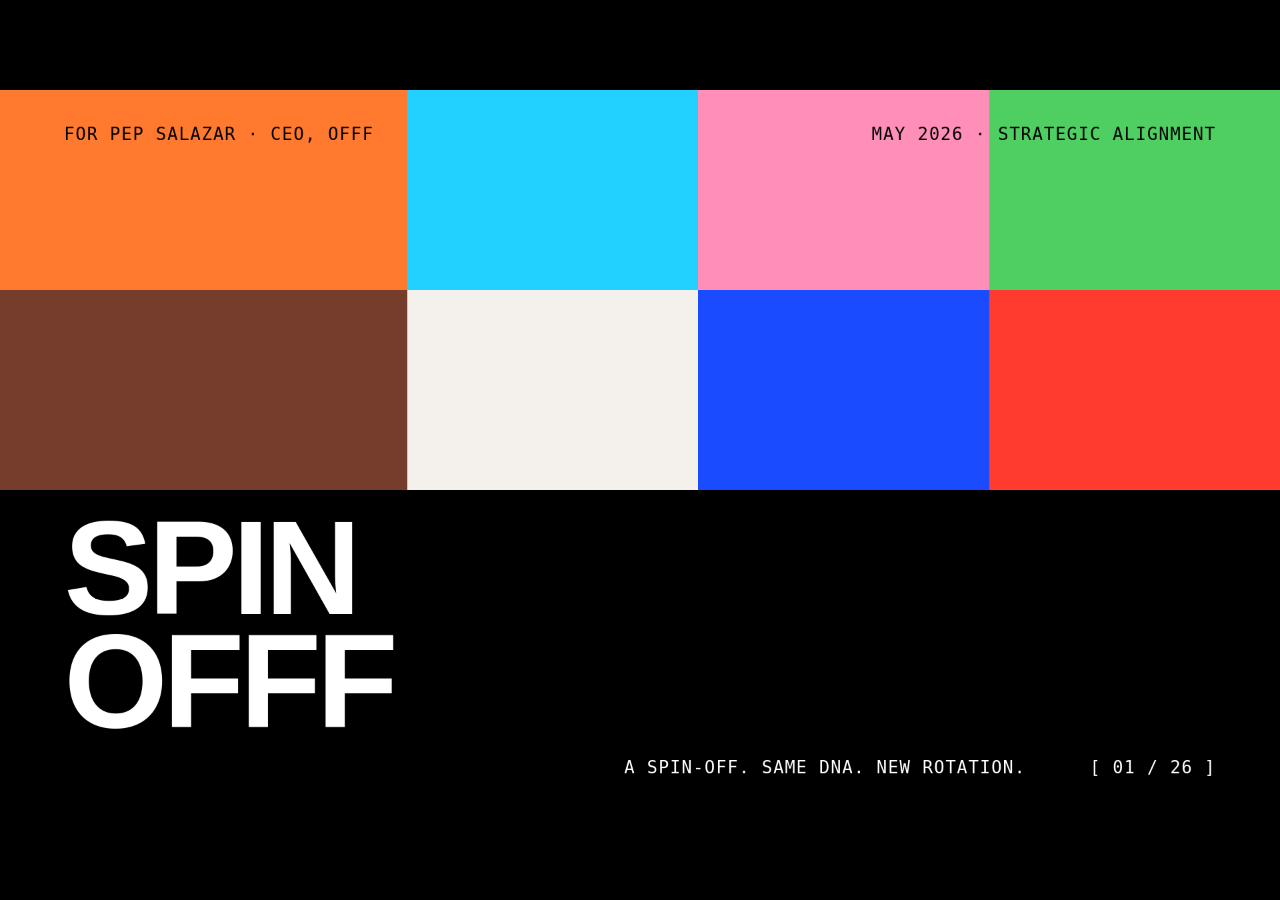
==== commit f305f900: "Expand pitch-for-pep deck to 26 slides: newsletter, box, split closing - Add newsletter (09) and cre" ====
--- a/decks/pitch-for-pep/project/index.html
+++ b/decks/pitch-for-pep/project/index.html
@@ -16,20 +16,24 @@
 "The team. Eight people on full salary: four founders + four production roles. Gabriela on operations (Amazon PM rigor), Yeva on international growth, Lian on visual craft, Rodrigo on tech and product, plus a content/social/AV pod. Lean for a media company at this scope.",
 "What it is — three layers. Free newsletter (M1). Paid membership at €12/mo (M4, one month before OFFF Barcelona 2027). Creative box (Y4, when the audience is large enough to justify physical ops). Each layer is escalating commitment. Trust before money — the brand promise.",
 "The artist of the month. The unifying mechanic. One artist anchors the newsletter, the podcast, social, and eventually the box. They're paid €2K. They co-promote to their own audience. This is what makes content production lean and what gives every month a distinct visual identity.",
+"The newsletter. Free, forever. Monthly. Each issue is reinvented around the artist of the month — concept, sections, type, color. Same vessel, new shape every issue. Launches Jan 2027 — M1. The newsletter is also our top-of-funnel for membership — the channel that warms people up to the €12/mo commitment.",
+"Member benefits. Not a paywall on content — a passport into the OFFF ecosystem. Sponsor toolkits, marketplace credit, early-bird tickets, free meetups, mentor access. Every benefit pulls members deeper into OFFF, not away from it.",
+"The creative box. The artist also designs the physical extension — picks the contents, common or weird, anything that lands the opposite of samification. Built to be unboxed on camera. Launches Year 4 when audience scale can carry physical ops; adds €655K across Y4–Y5 and feeds the UGC engine.",
 "The funnel — the bowtie. Read left to right: OFFF community → newsletter → membership → spending credits and box. Left side is acquisition (free), right side is expansion (paid, recurring). The neck of the bowtie is the membership — that's where trust converts to revenue.",
-"Member benefits. Not a paywall on content — a passport into the OFFF ecosystem. Sponsor toolkits, marketplace credit, early-bird tickets, free meetups, mentor access. Every benefit pulls members deeper into OFFF, not away from it.",
 "The unfair advantage. This is the slide for you, Pep. Everything we leverage is something OFFF earned over 25 years. 200K–400K reachable people. Decades of artist relationships. The sponsor network. Government tax structures. The trust. We don't have a marketing budget because we don't need one.",
 "Market. TAM 150–200M creatives globally. SAM 15–20M in the OFFF lane (It's Nice That, Dezeen audience). SOM 500K reachable; 10K paying members by Year 5. Frame it as opportunity, not promise.",
 "Business model. Three revenue streams in Y1: newsletter sponsorship (from M3, integrated with the artist), membership (from M4, €12/mo), platform ads (from M6). Box subscription launches Y4. Pricing chosen to fund the artist fee, the team, and the perks ecosystem — going below €12 forces compromises.",
 "Year 1 plan — the building year. Newsletter M1. Membership M4. End of Y1: 1,000 members, €16.5K MRR, €91K revenue. Costs are €206K — eight people on full salary from day one. Y1 closes at -€115K. Monthly break-even at M13, start of Year 2.",
-"The 5-year P&L. €3.9M revenue, €1.49M costs, +€2.43M net across five years. Cumulative break-even in Q4 of Year 2. Box subscription adds €655K across Y4–Y5. Membership is the engine — 78% of cumulative revenue. 10,000 members by EoY5.",
+"The 5-year P&L, year by year. From -€115K in Y1 to +€1.16M in Y5. Each year's net more than doubles the last. Membership is the engine — 78% of cumulative revenue. 10,000 members by EoY5.",
+"The shape of the curve. Monthly break-even at M13 — start of Y2. Cumulative break-even — seed recovered — in Q4 of Year 2. Box launches Y4 only when the audience can carry it, adding €655K across Y4–Y5. Five years compound to +€2.43M.",
 "Risks. Three honest ones, with mitigations. Cannibalization (we feed festival ticket sales, not replace them). Churn over 5% (multi-vector benefits — content + perks + credits + access). Brand dilution (you have approval rights on artists, sponsors, and brand changes). All in writing.",
+"Pep's main concern. How do we monetize when so much creative content is free online? Three answers: curation (25 years of OFFF taste applied weekly to one named artist), access (events, tickets, mentors — free content can't deliver these), belonging (members are participants, not consumers). Membership is a passport, not a paywall.",
+"Why this price. €12 / month funds the €2K artist fee, the production team, the perks ecosystem. Below €12 forces compromise on artist pay or member benefits — both unacceptable. Early-adopter pricing at launch (M4) is allowed to drive momentum.",
+"Brand & ecosystem. Complement, not substitute. Year-round oxygen for the brand. Members get early-bird festival access (higher conversion, not lower). Credits route spend into the OFFF marketplace. Box winners present at OFFF — UGC OFFF can use. The festival gets a warmer, larger, more loyal audience to sell tickets to.",
+"Retention. Membership is multi-vector — content, perks, credits, access. A member who stops reading the newsletter still spends their credits and uses their early-bird ticket. Diversification across four vectors is the churn moat. We measure usage on each one monthly and adjust if a vector is underused.",
 "The investment ask. ~€125K seed to cover the Y1 deficit. Eight people, full salary, no paid acquisition. Capital recovered in Q4 of Year 2; 5-year cumulative return +€2.43M. Natural investor: OFFF as equity co-funder. Or we go raise it externally — we're asking for your blessing to proceed.",
-"Closing. We don't monetize until we've earned trust. Fight samification. Meaningful art and design to help fix this messy world. Three sentences — that's the company. Hand to Pep for Q&A.",
-"Q&A — appendix slide. Pep's main concern: how do we monetize when there's so much free creative content online? Answer: we don't compete on volume of free content. We compete on curation, access, and belonging. Membership is a passport, not a paywall.",
-"Q&A — appendix slide. Why €12 / month? It's the price needed to fund the artist (€2K/mo), the perks ecosystem, and the production team. Below €12 forces compromise on artist pay or member benefits — both unacceptable. Early-adopter pricing is allowed at launch.",
-"Q&A — appendix slide. Why won't this cannibalize OFFF? It's complement, not substitute. Year-round oxygen for the brand; funnels members back into festival ticket sales (early-bird access); feeds the OFFF marketplace; creates UGC OFFF can use.",
-"Q&A — appendix slide. What if churn is higher than 5%? Multi-vector membership: members who don't read the newsletter still spend their credits and use early-bird festival access. That diversification is the moat. We measure MRR churn monthly and adjust perks if a vector is underused."
+"Closing · the hook. Pep-direct. You built the festival over 25 years. Pause. Let the weight land. The next slide answers what comes next.",
+"Closing · the invitation. Let's build the year around it. Green slide — the 'go' signal. Hand to Pep for Q&A."
 ]
 </script>
 </head>
@@ -64,7 +68,7 @@
 
   <div style="position:absolute; left: 96px; right: 96px; bottom: 44px; display:flex; justify-content:flex-end; align-items:flex-end; gap: 96px; color: var(--offf-white); font-family: var(--font-mono); font-size: 26px; letter-spacing: 0.06em; text-transform: uppercase; z-index: 6;">
     <span>A spin-off. Same DNA. New rotation.</span>
-    <span>[ 01 / 18 ]</span>
+    <span>[ 01 / 26 ]</span>
   </div>
 </section>
 
@@ -77,7 +81,7 @@
     <div class="tag" style="margin-bottom: 32px;">[ 02 ] How this lands</div>
     <div class="title" style="max-width: 1500px;">Problem first.<br/>Vision second.<br/>The ask, last.</div>
     <div class="lead" style="max-width: 1300px; margin-top: 48px; color: var(--n-600);">
-      Eighteen slides, one sitting. We earn the buy-in before we ask for the cheque — what SPIN OFFF is, what it earns, what it asks of OFFF, what it gives back. The number lands at the end, after you've seen the full shape.
+      Twenty-six slides, one sitting. We earn the buy-in before we ask for the cheque — what SPIN OFFF is, what it earns, what it asks of OFFF, what it gives back. The number lands at the end, after you've seen the full shape.
     </div>
     <div class="row gap-md" style="margin-top: 72px;">
       <div class="card" style="padding: 28px 36px; min-width: 360px;">
@@ -85,16 +89,16 @@
         <div class="sub" style="font-size: 44px; margin-top: 12px;">Problem &amp; vision</div>
       </div>
       <div class="card" style="padding: 28px 36px; min-width: 360px;">
-        <div class="tag" style="color: var(--n-500);">Part 2 · 06–15</div>
-        <div class="sub" style="font-size: 44px; margin-top: 12px;">Model &amp; numbers</div>
+        <div class="tag" style="color: var(--n-500);">Part 2 · 06–24</div>
+        <div class="sub" style="font-size: 44px; margin-top: 12px;">Model, concerns &amp; the ask</div>
       </div>
       <div class="card" style="padding: 28px 36px; min-width: 360px;">
-        <div class="tag" style="color: var(--n-500);">Part 3 · 17–18</div>
-        <div class="sub" style="font-size: 44px; margin-top: 12px;">Closing &amp; the ask</div>
-      </div>
-    </div>
-  </div>
-  <div class="snum">[ 02 / 18 ]</div>
+        <div class="tag" style="color: var(--n-500);">Part 3 · 25–26</div>
+        <div class="sub" style="font-size: 44px; margin-top: 12px;">The close</div>
+      </div>
+    </div>
+  </div>
+  <div class="snum">[ 02 / 26 ]</div>
 </section>
 
 <!-- ============================================================
@@ -111,7 +115,7 @@
       AI is collapsing creative variety into one homogenized look. Designers feel it. Audiences feel it. The web is running out of distinct voices — and there's no curated, year-round counterweight in the OFFF lane.
     </div>
   </div>
-  <div class="snum">[ 03 / 18 ]</div>
+  <div class="snum">[ 03 / 26 ]</div>
 </section>
 
 <!-- ============================================================
@@ -140,7 +144,7 @@
       The community doesn't disappear between festivals. It scatters. SPIN OFFF is the signal that keeps it tuned in — year round, in OFFF's voice.
     </div>
   </div>
-  <div class="snum">[ 04 / 18 ]</div>
+  <div class="snum">[ 04 / 26 ]</div>
 </section>
 
 <!-- ============================================================
@@ -149,7 +153,6 @@
 <section data-label="05 The vision" class="bg-green">
   <div class="bar"><span class="left"><span class="dot"></span> SPIN OFFF</span><span>The vision</span></div>
   <div class="slide" style="justify-content:center;">
-    <div class="tag" style="margin-bottom: 40px;">[ 05 ] The vision</div>
     <div class="display" style="font-size: 200px; line-height: 0.88;">
       The year-round<br/>home of creative<br/>culture.
     </div>
@@ -157,7 +160,7 @@
       A media company spun off from OFFF — newsletter, membership, creative box. Anchored every month by one featured artist. Curated, opinionated, warm. We don't compete with free content. We curate against it.
     </div>
   </div>
-  <div class="snum">[ 05 / 18 ]</div>
+  <div class="snum">[ 05 / 26 ]</div>
 </section>
 
 <!-- ============================================================
@@ -216,7 +219,7 @@
       Eight people on full salary from day one — four founders above + four production roles (content, social, AV, community). Plus a rotating featured artist (€2K/mo). Total Y1 team cost: €194K. Lean for a media company at this scope.
     </div>
   </div>
-  <div class="snum">[ 06 / 18 ]</div>
+  <div class="snum">[ 06 / 26 ]</div>
 </section>
 
 <!-- ============================================================
@@ -232,7 +235,7 @@
       <div class="card grow" style="background: var(--offf-cyan); border-color: var(--offf-black); padding: 36px;">
         <div class="tag">[ Layer 01 ] Audience</div>
         <div class="sub" style="font-size: 48px; margin-top: 18px;">Free newsletter</div>
-        <div class="body-lg" style="margin-top: 18px;">Weekly. One artist of the month. Curated work, interviews, OFFF legacy. Free for the first three months — always.</div>
+        <div class="body-lg" style="margin-top: 18px;">Monthly. One artist of the month. Curated work, interviews, OFFF legacy. Free, forever.</div>
         <div class="tag" style="margin-top: 28px;">M1 · Jan 2027</div>
       </div>
       <div class="card grow" style="background: var(--offf-orange); border-color: var(--offf-black); padding: 36px;">
@@ -249,7 +252,7 @@
       </div>
     </div>
   </div>
-  <div class="snum">[ 07 / 18 ]</div>
+  <div class="snum">[ 07 / 26 ]</div>
 </section>
 
 <!-- ============================================================
@@ -290,16 +293,172 @@
     </div>
   </div>
   <div class="bar"><span class="left"><span class="dot"></span> SPIN OFFF</span><span>Artist of the month</span></div>
-  <div class="snum">[ 08 / 18 ]</div>
-</section>
-
-<!-- ============================================================
-     09 — THE BOWTIE FUNNEL
-     ============================================================ -->
-<section data-label="09 The funnel" class="bg-paper">
+  <div class="snum">[ 08 / 26 ]</div>
+</section>
+
+<!-- ============================================================
+     09 — THE NEWSLETTER
+     ============================================================ -->
+<section data-label="09 The newsletter" class="bg-paper">
+  <div class="bar"><span class="left"><span class="dot"></span> SPIN OFFF</span><span>The newsletter</span></div>
+  <div class="slide" style="padding-top: 140px;">
+    <div class="tag" style="margin-bottom: 20px;">[ 09 ] The newsletter</div>
+    <div class="title" style="font-size: 84px; max-width: 1700px;">Free, forever.<br/><span style="color: var(--offf-electric);">A new shape every issue.</span></div>
+    <div class="lead" style="max-width: 1500px; margin-top: 24px; color: var(--n-600);">
+      Each issue carries the artist of the month's concept — sections, type, color, voice. Same vessel. A new shape every issue.
+    </div>
+
+    <!-- Three mock issues side by side. Each is the same newsletter under a different artist's visual identity. -->
+    <div style="margin-top: 56px; display:grid; grid-template-columns: 1fr 1fr 1fr; gap: 28px;">
+
+      <!-- Issue 01 — Cyan / clean sans -->
+      <div style="background: var(--offf-cyan); color: var(--offf-black); padding: 32px; aspect-ratio: 16 / 11; display: flex; flex-direction: column; justify-content: space-between;">
+        <div>
+          <div class="tag">[ Issue 01 · Jan 2027 ]</div>
+          <div class="display" style="font-size: 60px; line-height: 0.9; margin-top: 20px;">A new<br/>shape.</div>
+        </div>
+        <div style="display: flex; flex-direction: column; gap: 8px; font-family: var(--font-mono); font-size: 18px; letter-spacing: 0.06em; text-transform: uppercase;">
+          <div>— Cover essay</div>
+          <div>— Artist Q&amp;A</div>
+          <div>— Picks of the month</div>
+          <div>— Workshop</div>
+        </div>
+      </div>
+
+      <!-- Issue 02 — Pink / italic -->
+      <div style="background: var(--offf-pink); color: var(--offf-black); padding: 32px; aspect-ratio: 16 / 11; display: flex; flex-direction: column; justify-content: space-between;">
+        <div>
+          <div class="tag">[ Issue 02 · Feb 2027 ]</div>
+          <div class="display" style="font-size: 56px; line-height: 0.95; margin-top: 20px; font-style: italic;">Another<br/>shape.</div>
+        </div>
+        <div style="display: flex; flex-direction: column; gap: 8px; font-family: var(--font-mono); font-size: 18px; letter-spacing: 0.06em; text-transform: uppercase;">
+          <div>— Letter</div>
+          <div>— Process diary</div>
+          <div>— Tools</div>
+          <div>— Field trip</div>
+        </div>
+      </div>
+
+      <!-- Issue 03 — Black / green / mono -->
+      <div style="background: var(--offf-black); color: var(--offf-white); padding: 32px; aspect-ratio: 16 / 11; display: flex; flex-direction: column; justify-content: space-between;">
+        <div>
+          <div class="tag" style="color: var(--offf-green);">[ Issue 03 · Mar 2027 ]</div>
+          <div class="display" style="font-size: 60px; line-height: 0.9; margin-top: 20px; font-family: var(--font-mono); text-transform: uppercase; letter-spacing: -0.02em;">Yet<br/>another.</div>
+        </div>
+        <div style="display: flex; flex-direction: column; gap: 8px; font-family: var(--font-mono); font-size: 18px; letter-spacing: 0.06em; text-transform: uppercase; color: var(--offf-green);">
+          <div>— Manifesto</div>
+          <div>— Behind the desk</div>
+          <div>— Mentions</div>
+          <div>— Open studio</div>
+        </div>
+      </div>
+    </div>
+
+    <div class="small" style="margin-top: 32px; color: var(--n-500); max-width: 1500px;">
+      Monthly · Free, forever · Launches Jan 2027 (M1).
+    </div>
+  </div>
+  <div class="snum">[ 09 / 26 ]</div>
+</section>
+
+<!-- ============================================================
+     10 — MEMBER BENEFITS
+     ============================================================ -->
+<section data-label="10 Member benefits">
+  <div class="bar"><span class="left"><span class="dot"></span> SPIN OFFF</span><span>Member benefits</span></div>
+  <div class="slide" style="padding-top: 160px;">
+    <div class="tag" style="margin-bottom: 28px;">[ 10 ] What €12 unlocks</div>
+    <div class="title" style="max-width: 1500px;">A passport into<br/>the OFFF ecosystem.</div>
+
+    <div class="row" style="margin-top: 72px; gap: 0; align-items:stretch; border-top: 2px solid var(--offf-black); border-bottom: 2px solid var(--offf-black);">
+      <div style="flex:1; padding: 32px 28px; border-right: 2px solid var(--offf-black);">
+        <span class="numtag">[ 01 ]</span>
+        <div class="sub" style="font-size: 32px; margin-top: 18px;">Sponsor toolkits &amp; discounts</div>
+      </div>
+      <div style="flex:1; padding: 32px 28px; border-right: 2px solid var(--offf-black);">
+        <span class="numtag">[ 02 ]</span>
+        <div class="sub" style="font-size: 32px; margin-top: 18px;">Marketplace credit system</div>
+      </div>
+      <div style="flex:1; padding: 32px 28px; border-right: 2px solid var(--offf-black);">
+        <span class="numtag">[ 03 ]</span>
+        <div class="sub" style="font-size: 32px; margin-top: 18px;">Early-bird OFFF tickets</div>
+      </div>
+      <div style="flex:1; padding: 32px 28px;">
+        <span class="numtag">[ 04 ]</span>
+        <div class="sub" style="font-size: 32px; margin-top: 18px;">Exclusive digital art drops</div>
+      </div>
+    </div>
+
+    <div class="row" style="gap: 0; align-items:stretch; border-bottom: 2px solid var(--offf-black);">
+      <div style="flex:1; padding: 32px 28px; border-right: 2px solid var(--offf-black);">
+        <span class="numtag">[ 05 ]</span>
+        <div class="sub" style="font-size: 32px; margin-top: 18px;">Free meetups &amp; events</div>
+      </div>
+      <div style="flex:1; padding: 32px 28px; border-right: 2px solid var(--offf-black);">
+        <span class="numtag">[ 06 ]</span>
+        <div class="sub" style="font-size: 32px; margin-top: 18px;">Mentor &amp; networking access</div>
+      </div>
+      <div style="flex:1; padding: 32px 28px; border-right: 2px solid var(--offf-black);">
+        <span class="numtag">[ 07 ]</span>
+        <div class="sub" style="font-size: 32px; margin-top: 18px;">Artist-of-the-month deep dives</div>
+      </div>
+      <div style="flex:1; padding: 32px 28px;">
+        <span class="numtag">[ 08 ]</span>
+        <div class="sub" style="font-size: 32px; margin-top: 18px;">Yearly creator award entry</div>
+      </div>
+    </div>
+
+    <div class="lead" style="margin-top: 48px; max-width: 1500px; color: var(--n-600);">
+      Every benefit pulls the member <em>deeper</em> into OFFF — not away from it. Credits route spend into the OFFF marketplace; early access funnels into festival ticket sales.
+    </div>
+  </div>
+  <div class="snum">[ 10 / 26 ]</div>
+</section>
+
+<!-- ============================================================
+     11 — THE CREATIVE BOX
+     ============================================================ -->
+<section data-label="11 The creative box" class="bg-paper">
+  <div style="display:grid; grid-template-columns: 1fr 1fr; height:100%;">
+    <div style="overflow: hidden; background: var(--offf-red); display:flex; align-items:center; justify-content:center;">
+      <img src="assets/sample-box.jpg" class="fill" alt="A cardboard box covered in vibrant, hand-drawn stickers — reference for an artist-curated SPIN OFFF box." />
+    </div>
+    <div style="padding: 120px 72px 110px; display:flex; flex-direction:column; justify-content:space-between; min-height: 0; height: 1080px; box-sizing: border-box;">
+      <div>
+        <div class="tag" style="margin-bottom: 14px;">[ 11 ] The creative box</div>
+        <div class="title" style="font-size: 64px;">Curated by the artist.<br/><span style="color: var(--offf-red);">Surprise by design.</span></div>
+        <div class="lead" style="margin-top: 18px; color: var(--n-600); max-width: 720px; font-size: 24px;">
+          Each box is a physical extension of the month's concept. The artist picks the contents — common materials, weird ones, anything that lands the opposite of samification.
+        </div>
+      </div>
+
+      <div class="stack gap-sm" style="margin-top: 12px;">
+        <div class="row middle gap-md" style="border-top: 2px solid var(--offf-black); padding: 6px 0;">
+          <span class="numtag">[ 01 ]</span><span class="body-lg" style="font-size: 24px;">Artist sets the concept and material list</span>
+        </div>
+        <div class="row middle gap-md" style="border-top: 2px solid var(--offf-black); padding: 6px 0;">
+          <span class="numtag">[ 02 ]</span><span class="body-lg" style="font-size: 24px;">Common or weird — the surprise <em>is</em> the point</span>
+        </div>
+        <div class="row middle gap-md" style="border-top: 2px solid var(--offf-black); padding: 6px 0;">
+          <span class="numtag">[ 03 ]</span><span class="body-lg" style="font-size: 24px;">Built to be unboxed on camera — UGC engine</span>
+        </div>
+        <div class="row middle gap-md" style="border-top: 2px solid var(--offf-black); border-bottom: 2px solid var(--offf-black); padding: 6px 0;">
+          <span class="numtag">[ 04 ]</span><span class="body-lg" style="font-size: 24px;">Launches Year 4 · EU-only · +€655K (Y4–Y5)</span>
+        </div>
+      </div>
+    </div>
+  </div>
+  <div class="bar"><span class="left"><span class="dot"></span> SPIN OFFF</span><span>The creative box</span></div>
+  <div class="snum">[ 11 / 26 ]</div>
+</section>
+
+<!-- ============================================================
+     12 — THE BOWTIE FUNNEL
+     ============================================================ -->
+<section data-label="12 The funnel" class="bg-paper">
   <div class="bar"><span class="left"><span class="dot"></span> SPIN OFFF</span><span>The funnel</span></div>
   <div class="slide" style="padding-top: 160px;">
-    <div class="tag" style="margin-bottom: 24px;">[ 09 ] Acquisition · Conversion · Expansion</div>
+    <div class="tag" style="margin-bottom: 24px;">[ 12 ] Acquisition · Conversion · Expansion</div>
     <div class="title" style="font-size: 76px; max-width: 1700px;">A symmetrical funnel.<br/>Trust on the left. Revenue on the right.</div>
 
     <div class="bowtie-wrap" style="margin-top: 40px;">
@@ -342,7 +501,7 @@
         <text x="1280" y="210" class="bt-text bt-lbl">Spend credits · attend meetups</text>
 
         <text x="1280" y="280" class="bt-tag" text-anchor="start">[ Expand ]</text>
-        <text x="1280" y="320" class="bt-text bt-lbl">Box subscription (Y2)</text>
+        <text x="1280" y="320" class="bt-text bt-lbl">Box subscription (Y4)</text>
 
         <text x="1080" y="380" class="bt-tag" text-anchor="start">[ Advocate ]</text>
         <text x="1080" y="420" class="bt-text bt-lbl">UGC · referrals · award</text>
@@ -353,70 +512,16 @@
       The membership is the knot. Every member who crosses it generates recurring revenue <em>and</em> generates content that pulls the next cohort in.
     </div>
   </div>
-  <div class="snum">[ 09 / 18 ]</div>
-</section>
-
-<!-- ============================================================
-     10 — MEMBER BENEFITS
-     ============================================================ -->
-<section data-label="10 Member benefits">
-  <div class="bar"><span class="left"><span class="dot"></span> SPIN OFFF</span><span>Member benefits</span></div>
-  <div class="slide" style="padding-top: 160px;">
-    <div class="tag" style="margin-bottom: 28px;">[ 10 ] What €12 unlocks</div>
-    <div class="title" style="max-width: 1500px;">A passport into<br/>the OFFF ecosystem.</div>
-
-    <div class="row" style="margin-top: 72px; gap: 0; align-items:stretch; border-top: 2px solid var(--offf-black); border-bottom: 2px solid var(--offf-black);">
-      <div style="flex:1; padding: 32px 28px; border-right: 2px solid var(--offf-black);">
-        <span class="numtag">[ 01 ]</span>
-        <div class="sub" style="font-size: 32px; margin-top: 18px;">Sponsor toolkits &amp; discounts</div>
-      </div>
-      <div style="flex:1; padding: 32px 28px; border-right: 2px solid var(--offf-black);">
-        <span class="numtag">[ 02 ]</span>
-        <div class="sub" style="font-size: 32px; margin-top: 18px;">Marketplace credit system</div>
-      </div>
-      <div style="flex:1; padding: 32px 28px; border-right: 2px solid var(--offf-black);">
-        <span class="numtag">[ 03 ]</span>
-        <div class="sub" style="font-size: 32px; margin-top: 18px;">Early-bird OFFF tickets</div>
-      </div>
-      <div style="flex:1; padding: 32px 28px;">
-        <span class="numtag">[ 04 ]</span>
-        <div class="sub" style="font-size: 32px; margin-top: 18px;">Exclusive digital art drops</div>
-      </div>
-    </div>
-
-    <div class="row" style="gap: 0; align-items:stretch; border-bottom: 2px solid var(--offf-black);">
-      <div style="flex:1; padding: 32px 28px; border-right: 2px solid var(--offf-black);">
-        <span class="numtag">[ 05 ]</span>
-        <div class="sub" style="font-size: 32px; margin-top: 18px;">Free meetups &amp; events</div>
-      </div>
-      <div style="flex:1; padding: 32px 28px; border-right: 2px solid var(--offf-black);">
-        <span class="numtag">[ 06 ]</span>
-        <div class="sub" style="font-size: 32px; margin-top: 18px;">Mentor &amp; networking access</div>
-      </div>
-      <div style="flex:1; padding: 32px 28px; border-right: 2px solid var(--offf-black);">
-        <span class="numtag">[ 07 ]</span>
-        <div class="sub" style="font-size: 32px; margin-top: 18px;">Artist-of-the-month deep dives</div>
-      </div>
-      <div style="flex:1; padding: 32px 28px;">
-        <span class="numtag">[ 08 ]</span>
-        <div class="sub" style="font-size: 32px; margin-top: 18px;">Yearly creator award entry</div>
-      </div>
-    </div>
-
-    <div class="lead" style="margin-top: 48px; max-width: 1500px; color: var(--n-600);">
-      Every benefit pulls the member <em>deeper</em> into OFFF — not away from it. Credits route spend into the OFFF marketplace; early access funnels into festival ticket sales.
-    </div>
-  </div>
-  <div class="snum">[ 10 / 18 ]</div>
-</section>
-
-<!-- ============================================================
-     11 — UNFAIR ADVANTAGE
-     ============================================================ -->
-<section data-label="11 Unfair advantage" class="bg-black">
+  <div class="snum">[ 12 / 26 ]</div>
+</section>
+
+<!-- ============================================================
+     13 — UNFAIR ADVANTAGE
+     ============================================================ -->
+<section data-label="13 Unfair advantage" class="bg-black">
   <div class="bar invert"><span class="left"><span class="dot"></span> SPIN OFFF</span><span>Unfair advantage</span></div>
   <div class="slide" style="padding-top: 160px;">
-    <div class="tag" style="margin-bottom: 28px; color: var(--offf-green);">[ 11 ] What 25 years of OFFF earned</div>
+    <div class="tag" style="margin-bottom: 28px; color: var(--offf-green);">[ 13 ] What 25 years of OFFF earned</div>
     <div class="title" style="max-width: 1700px;">We don't have a<br/>marketing budget.<br/><span style="color: var(--offf-green);">We don't need one.</span></div>
 
     <div class="row" style="margin-top: 64px; gap: 32px; align-items:stretch;">
@@ -442,16 +547,16 @@
       Sponsor network for member perks. Government tax structures via art sponsorship. Brand trust earned across the global creative industry. None of this is buy-able. All of it is borrowable, on terms we agree.
     </div>
   </div>
-  <div class="snum">[ 11 / 18 ]</div>
+  <div class="snum">[ 13 / 26 ]</div>
 </section>
 
 <!-- ============================================================
      12 — MARKET (TAM/SAM/SOM)
      ============================================================ -->
-<section data-label="12 Market">
+<section data-label="14 Market">
   <div class="bar"><span class="left"><span class="dot"></span> SPIN OFFF</span><span>Market</span></div>
   <div class="slide" style="padding-top: 160px;">
-    <div class="tag" style="margin-bottom: 28px;">[ 12 ] TAM · SAM · SOM</div>
+    <div class="tag" style="margin-bottom: 28px;">[ 14 ] TAM · SAM · SOM</div>
     <div class="title" style="max-width: 1500px;">A global market<br/>with a curated lane.</div>
 
     <div class="row" style="margin-top: 80px; gap: 32px; align-items:stretch;">
@@ -479,16 +584,16 @@
       We don't need to capture the market — only a tenth of one percent of the SAM is a €1M+ ARR business at €12 / month.
     </div>
   </div>
-  <div class="snum">[ 12 / 18 ]</div>
+  <div class="snum">[ 14 / 26 ]</div>
 </section>
 
 <!-- ============================================================
      13 — BUSINESS MODEL & PRICING
      ============================================================ -->
-<section data-label="13 Business model" class="bg-paper">
+<section data-label="15 Business model" class="bg-paper">
   <div class="bar"><span class="left"><span class="dot"></span> SPIN OFFF</span><span>Business model</span></div>
   <div class="slide" style="padding-top: 160px;">
-    <div class="tag" style="margin-bottom: 28px;">[ 13 ] Three revenue streams in Y1</div>
+    <div class="tag" style="margin-bottom: 28px;">[ 15 ] Three revenue streams in Y1</div>
     <div class="title" style="max-width: 1500px;">€12 / month.<br/>Plus sponsorship. Plus ads.</div>
 
     <div class="row" style="margin-top: 64px; gap: 0;">
@@ -524,16 +629,16 @@
       </div>
     </div>
   </div>
-  <div class="snum">[ 13 / 18 ]</div>
+  <div class="snum">[ 15 / 26 ]</div>
 </section>
 
 <!-- ============================================================
      14 — YEAR 1 PLAN (revenue ramp chart)
      ============================================================ -->
-<section data-label="14 Year 1 plan">
+<section data-label="16 Year 1 plan">
   <div class="bar"><span class="left"><span class="dot"></span> SPIN OFFF</span><span>Year 1</span></div>
   <div class="slide" style="padding-top: 160px;">
-    <div class="tag" style="margin-bottom: 28px;">[ 14 ] Jan 2027 → Dec 2027 · the building year</div>
+    <div class="tag" style="margin-bottom: 28px;">[ 16 ] Jan 2027 → Dec 2027 · the building year</div>
     <div class="title" style="max-width: 1700px;">Newsletter M1. Members M4.<br/>End Y1: 1,000 members, €16.5K MRR.</div>
 
     <!-- Bar chart: monthly revenue vs. monthly cost line. costs flat at ~€17K; revenue ramps to €16.5K. Bars in €K -->
@@ -600,157 +705,324 @@
       Costs are flat ~€17K/mo (team €16.2K + ops €600). Revenue closes the gap monthly. Y1 ends just below the cost line — the deficit is the seed ask.
     </div>
   </div>
-  <div class="snum">[ 14 / 18 ]</div>
-</section>
-
-<!-- ============================================================
-     15 — 5-YEAR P&L
-     ============================================================ -->
-<section data-label="15 5-year P&amp;L" class="bg-electric">
-  <div class="bar invert"><span class="left"><span class="dot"></span> SPIN OFFF</span><span>5-year P&amp;L</span></div>
+  <div class="snum">[ 16 / 26 ]</div>
+</section>
+
+<!-- ============================================================
+     15 — 5-YEAR P&L · BY YEAR
+     ============================================================ -->
+<section data-label="17 5-year P&amp;L · by year" class="bg-electric">
+  <div class="bar invert"><span class="left"><span class="dot"></span> SPIN OFFF</span><span>5-year P&amp;L · By year</span></div>
   <div class="slide" style="padding-top: 140px;">
-    <div class="tag" style="margin-bottom: 20px; color: var(--offf-pink);">[ 15 ] Y1 — Y5 · 2027 → 2031</div>
+    <div class="tag" style="margin-bottom: 20px; color: var(--offf-pink);">[ 17 ] Y1 → Y5 · 2027 → 2031</div>
     <div class="title" style="font-size: 88px; max-width: 1700px;">€3.9M revenue. €1.49M costs.<br/><span style="color: var(--offf-cyan);">+€2.43M cumulative.</span></div>
 
-    <!-- Stacked area-style bars: revenue (cyan/pink stack) vs costs (orange dashed line via outlined block) per year. Cumulative net line shown below. -->
-    <div style="margin-top: 44px; display:grid; grid-template-columns: 1fr 1fr 1fr 1fr 1fr; gap: 12px;">
+    <!-- Five year-cards. Existing markup, scaled up slightly now that they own the slide. -->
+    <div style="margin-top: 80px; display:grid; grid-template-columns: 1fr 1fr 1fr 1fr 1fr; gap: 16px;">
 
       <!-- Y1 -->
-      <div style="border: 2px solid var(--offf-white); padding: 22px;">
+      <div style="border: 2px solid var(--offf-white); padding: 28px;">
         <div class="tag" style="color: var(--offf-pink);">[ Year 1 ]</div>
-        <div class="numeral" style="font-size: 56px; line-height: 1; margin-top: 12px;">1,000</div>
+        <div class="numeral" style="font-size: 64px; line-height: 1; margin-top: 14px;">1,000</div>
         <div class="small" style="margin-top: 6px; color: var(--n-200);">members EoY</div>
-        <div style="margin-top: 22px; border-top: 1px solid var(--offf-white); padding-top: 12px;">
+        <div style="margin-top: 28px; border-top: 1px solid var(--offf-white); padding-top: 16px;">
           <div class="small" style="color: var(--n-200);">Revenue</div>
-          <div class="sub" style="font-size: 36px; color: var(--offf-cyan);">€91K</div>
-          <div class="small" style="margin-top: 10px; color: var(--n-200);">Costs</div>
-          <div class="sub" style="font-size: 36px;">€206K</div>
-          <div class="small" style="margin-top: 10px; color: var(--n-200);">Net</div>
-          <div class="sub" style="font-size: 36px; color: var(--offf-orange);">-€115K</div>
+          <div class="sub" style="font-size: 40px; color: var(--offf-cyan);">€91K</div>
+          <div class="small" style="margin-top: 12px; color: var(--n-200);">Costs</div>
+          <div class="sub" style="font-size: 40px;">€206K</div>
+          <div class="small" style="margin-top: 12px; color: var(--n-200);">Net</div>
+          <div class="sub" style="font-size: 40px; color: var(--offf-orange);">-€115K</div>
         </div>
       </div>
 
       <!-- Y2 -->
-      <div style="border: 2px solid var(--offf-white); padding: 22px;">
+      <div style="border: 2px solid var(--offf-white); padding: 28px;">
         <div class="tag" style="color: var(--offf-pink);">[ Year 2 ]</div>
-        <div class="numeral" style="font-size: 56px; line-height: 1; margin-top: 12px;">2,500</div>
+        <div class="numeral" style="font-size: 64px; line-height: 1; margin-top: 14px;">2,500</div>
         <div class="small" style="margin-top: 6px; color: var(--n-200);">members EoY</div>
-        <div style="margin-top: 22px; border-top: 1px solid var(--offf-white); padding-top: 12px;">
+        <div style="margin-top: 28px; border-top: 1px solid var(--offf-white); padding-top: 16px;">
           <div class="small" style="color: var(--n-200);">Revenue</div>
-          <div class="sub" style="font-size: 36px; color: var(--offf-cyan);">€345K</div>
-          <div class="small" style="margin-top: 10px; color: var(--n-200);">Costs</div>
-          <div class="sub" style="font-size: 36px;">€213K</div>
-          <div class="small" style="margin-top: 10px; color: var(--n-200);">Net</div>
-          <div class="sub" style="font-size: 36px; color: var(--offf-green);">+€132K</div>
+          <div class="sub" style="font-size: 40px; color: var(--offf-cyan);">€345K</div>
+          <div class="small" style="margin-top: 12px; color: var(--n-200);">Costs</div>
+          <div class="sub" style="font-size: 40px;">€213K</div>
+          <div class="small" style="margin-top: 12px; color: var(--n-200);">Net</div>
+          <div class="sub" style="font-size: 40px; color: var(--offf-green);">+€132K</div>
         </div>
       </div>
 
       <!-- Y3 -->
-      <div style="border: 2px solid var(--offf-white); padding: 22px;">
+      <div style="border: 2px solid var(--offf-white); padding: 28px;">
         <div class="tag" style="color: var(--offf-pink);">[ Year 3 ]</div>
-        <div class="numeral" style="font-size: 56px; line-height: 1; margin-top: 12px;">4,500</div>
+        <div class="numeral" style="font-size: 64px; line-height: 1; margin-top: 14px;">4,500</div>
         <div class="small" style="margin-top: 6px; color: var(--n-200);">members EoY</div>
-        <div style="margin-top: 22px; border-top: 1px solid var(--offf-white); padding-top: 12px;">
+        <div style="margin-top: 28px; border-top: 1px solid var(--offf-white); padding-top: 16px;">
           <div class="small" style="color: var(--n-200);">Revenue</div>
-          <div class="sub" style="font-size: 36px; color: var(--offf-cyan);">€677K</div>
-          <div class="small" style="margin-top: 10px; color: var(--n-200);">Costs</div>
-          <div class="sub" style="font-size: 36px;">€220K</div>
-          <div class="small" style="margin-top: 10px; color: var(--n-200);">Net</div>
-          <div class="sub" style="font-size: 36px; color: var(--offf-green);">+€457K</div>
+          <div class="sub" style="font-size: 40px; color: var(--offf-cyan);">€677K</div>
+          <div class="small" style="margin-top: 12px; color: var(--n-200);">Costs</div>
+          <div class="sub" style="font-size: 40px;">€220K</div>
+          <div class="small" style="margin-top: 12px; color: var(--n-200);">Net</div>
+          <div class="sub" style="font-size: 40px; color: var(--offf-green);">+€457K</div>
         </div>
       </div>
 
       <!-- Y4 -->
-      <div style="border: 2px solid var(--offf-white); padding: 22px; background: rgba(255,255,255,0.05);">
+      <div style="border: 2px solid var(--offf-white); padding: 28px; background: rgba(255,255,255,0.05);">
         <div class="tag" style="color: var(--offf-pink);">[ Year 4 · Box ]</div>
-        <div class="numeral" style="font-size: 56px; line-height: 1; margin-top: 12px;">7,000</div>
+        <div class="numeral" style="font-size: 64px; line-height: 1; margin-top: 14px;">7,000</div>
         <div class="small" style="margin-top: 6px; color: var(--n-200);">members EoY</div>
-        <div style="margin-top: 22px; border-top: 1px solid var(--offf-white); padding-top: 12px;">
+        <div style="margin-top: 28px; border-top: 1px solid var(--offf-white); padding-top: 16px;">
           <div class="small" style="color: var(--n-200);">Revenue</div>
-          <div class="sub" style="font-size: 36px; color: var(--offf-cyan);">€1.18M</div>
-          <div class="small" style="margin-top: 10px; color: var(--n-200);">Costs</div>
-          <div class="sub" style="font-size: 36px;">€339K</div>
-          <div class="small" style="margin-top: 10px; color: var(--n-200);">Net</div>
-          <div class="sub" style="font-size: 36px; color: var(--offf-green);">+€792K</div>
+          <div class="sub" style="font-size: 40px; color: var(--offf-cyan);">€1.18M</div>
+          <div class="small" style="margin-top: 12px; color: var(--n-200);">Costs</div>
+          <div class="sub" style="font-size: 40px;">€339K</div>
+          <div class="small" style="margin-top: 12px; color: var(--n-200);">Net</div>
+          <div class="sub" style="font-size: 40px; color: var(--offf-green);">+€792K</div>
         </div>
       </div>
 
       <!-- Y5 -->
-      <div style="background: var(--offf-cyan); color: var(--offf-black); border: 2px solid var(--offf-cyan); padding: 22px;">
+      <div style="background: var(--offf-cyan); color: var(--offf-black); border: 2px solid var(--offf-cyan); padding: 28px;">
         <div class="tag">[ Year 5 ]</div>
-        <div class="numeral" style="font-size: 56px; line-height: 1; margin-top: 12px;">10,000</div>
+        <div class="numeral" style="font-size: 64px; line-height: 1; margin-top: 14px;">10,000</div>
         <div class="small" style="margin-top: 6px;">members EoY</div>
-        <div style="margin-top: 22px; border-top: 1px solid var(--offf-black); padding-top: 12px;">
+        <div style="margin-top: 28px; border-top: 1px solid var(--offf-black); padding-top: 16px;">
           <div class="small">Revenue</div>
-          <div class="sub" style="font-size: 36px;">€1.93M</div>
-          <div class="small" style="margin-top: 10px;">Costs</div>
-          <div class="sub" style="font-size: 36px;">€514K</div>
-          <div class="small" style="margin-top: 10px;">Net</div>
-          <div class="sub" style="font-size: 36px;">+€1.16M</div>
-        </div>
-      </div>
-    </div>
-
-    <!-- Bottom callout strip -->
-    <div class="row" style="margin-top: 40px; gap: 24px; align-items:stretch;">
-      <div style="flex:1; border: 2px solid var(--offf-white); padding: 22px 26px;">
+          <div class="sub" style="font-size: 40px;">€1.93M</div>
+          <div class="small" style="margin-top: 12px;">Costs</div>
+          <div class="sub" style="font-size: 40px;">€514K</div>
+          <div class="small" style="margin-top: 12px;">Net</div>
+          <div class="sub" style="font-size: 40px;">+€1.16M</div>
+        </div>
+      </div>
+    </div>
+  </div>
+  <div class="snum">[ 17 / 26 ]</div>
+</section>
+
+<!-- ============================================================
+     16 — 5-YEAR P&L · THE SHAPE
+     ============================================================ -->
+<section data-label="18 5-year P&amp;L · the shape" class="bg-electric">
+  <div class="bar invert"><span class="left"><span class="dot"></span> SPIN OFFF</span><span>5-year P&amp;L · The shape</span></div>
+  <div class="slide" style="padding-top: 140px;">
+    <div class="tag" style="margin-bottom: 20px; color: var(--offf-pink);">[ 18 ] The shape of the curve</div>
+    <div class="title" style="font-size: 88px; max-width: 1700px;">Capital back in Year 2.<br/><span style="color: var(--offf-cyan);">Then it compounds.</span></div>
+
+    <div class="lead" style="max-width: 1500px; margin-top: 36px; color: var(--n-100);">
+      Four milestones across five years. The seed is recovered before the box ships; the box ships only when the audience can carry it.
+    </div>
+
+    <!-- Four milestone cards, scaled up. -->
+    <div class="row" style="margin-top: 72px; gap: 28px; align-items:stretch;">
+      <div style="flex:1; border: 2px solid var(--offf-white); padding: 36px 32px;">
         <div class="tag" style="color: var(--offf-pink);">Monthly break-even</div>
-        <div class="sub" style="font-size: 36px; margin-top: 8px;">Month 13 · start of Y2</div>
-      </div>
-      <div style="flex:1; border: 2px solid var(--offf-white); padding: 22px 26px;">
+        <div class="sub" style="font-size: 48px; margin-top: 16px; line-height: 1.1;">Month 13<br/><span style="color: var(--n-200); font-size: 32px;">start of Year 2</span></div>
+      </div>
+      <div style="flex:1; border: 2px solid var(--offf-white); padding: 36px 32px;">
         <div class="tag" style="color: var(--offf-pink);">Cumulative break-even</div>
-        <div class="sub" style="font-size: 36px; margin-top: 8px;">Q4 · Year 2</div>
-      </div>
-      <div style="flex:1; border: 2px solid var(--offf-white); padding: 22px 26px;">
-        <div class="tag" style="color: var(--offf-pink);">Box subscription launch</div>
-        <div class="sub" style="font-size: 36px; margin-top: 8px;">Y4 · +€655K (Y4–Y5)</div>
-      </div>
-      <div style="flex:1; background: var(--offf-green); color: var(--offf-black); padding: 22px 26px;">
+        <div class="sub" style="font-size: 48px; margin-top: 16px; line-height: 1.1;">Q4 · Year 2<br/><span style="color: var(--n-200); font-size: 32px;">seed recovered</span></div>
+      </div>
+      <div style="flex:1; border: 2px solid var(--offf-white); padding: 36px 32px;">
+        <div class="tag" style="color: var(--offf-pink);">Box subscription</div>
+        <div class="sub" style="font-size: 48px; margin-top: 16px; line-height: 1.1;">Year 4<br/><span style="color: var(--n-200); font-size: 32px;">+€655K across Y4–Y5</span></div>
+      </div>
+      <div style="flex:1; background: var(--offf-green); color: var(--offf-black); padding: 36px 32px;">
         <div class="tag">5-yr cumulative net</div>
-        <div class="sub" style="font-size: 36px; margin-top: 8px;">+€2.43M</div>
-      </div>
-    </div>
-  </div>
-  <div class="snum">[ 15 / 18 ]</div>
+        <div class="sub" style="font-size: 64px; margin-top: 16px; line-height: 1;">+€2.43M</div>
+      </div>
+    </div>
+  </div>
+  <div class="snum">[ 18 / 26 ]</div>
 </section>
 
 <!-- ============================================================
      16 — RISKS & MITIGATIONS
      ============================================================ -->
-<section data-label="16 Risks">
+<section data-label="19 Risks">
   <div class="bar"><span class="left"><span class="dot"></span> SPIN OFFF</span><span>Risks</span></div>
-  <div class="slide" style="padding-top: 160px;">
-    <div class="tag" style="margin-bottom: 28px;">[ 16 ] What could go wrong, and how we hold it</div>
+  <div class="slide" style="padding-top: 120px;">
+    <div class="tag" style="margin-bottom: 24px;">[ 19 ] What could go wrong, and how we hold it</div>
     <div class="title" style="max-width: 1500px;">Three honest risks.<br/>Three concrete mitigations.</div>
 
-    <div class="stack" style="margin-top: 64px; border-top: 2px solid var(--offf-black);">
-      <div class="row" style="border-bottom: 2px solid var(--offf-black); padding: 28px 0; gap: 32px; align-items:flex-start;">
-        <div style="flex: 0 0 80px;"><span class="numtag">[ 01 ]</span></div>
-        <div style="flex: 1.2;"><div class="sub" style="font-size: 36px;">Cannibalizing OFFF</div></div>
+    <div class="stack" style="margin-top: 44px; border-top: 2px solid var(--offf-black);">
+      <div class="row" style="border-bottom: 2px solid var(--offf-black); padding: 22px 0; gap: 32px; align-items:flex-start;">
+        <div style="flex: 0 0 100px;"><span class="numtag">[ 01 ]</span></div>
+        <div style="flex: 1.2;"><div class="sub" style="font-size: 32px;">Cannibalizing OFFF</div></div>
         <div style="flex: 2;"><div class="body-lg">Members get <strong>early-bird festival access</strong>; credits route spend into the OFFF marketplace; UGC feeds back into OFFF channels. Complement, not substitute.</div></div>
       </div>
-      <div class="row" style="border-bottom: 2px solid var(--offf-black); padding: 28px 0; gap: 32px; align-items:flex-start;">
-        <div style="flex: 0 0 80px;"><span class="numtag">[ 02 ]</span></div>
-        <div style="flex: 1.2;"><div class="sub" style="font-size: 36px;">Churn over 5%</div></div>
+      <div class="row" style="border-bottom: 2px solid var(--offf-black); padding: 22px 0; gap: 32px; align-items:flex-start;">
+        <div style="flex: 0 0 100px;"><span class="numtag">[ 02 ]</span></div>
+        <div style="flex: 1.2;"><div class="sub" style="font-size: 32px;">Churn over 5%</div></div>
         <div style="flex: 2;"><div class="body-lg">Membership is <strong>multi-vector</strong> — content + perks + credits + access. A member who skips one vector still uses another. Diversification is the moat.</div></div>
       </div>
-      <div class="row" style="border-bottom: 2px solid var(--offf-black); padding: 28px 0; gap: 32px; align-items:flex-start;">
-        <div style="flex: 0 0 80px;"><span class="numtag">[ 03 ]</span></div>
-        <div style="flex: 1.2;"><div class="sub" style="font-size: 36px;">Brand dilution</div></div>
+      <div class="row" style="border-bottom: 2px solid var(--offf-black); padding: 22px 0; gap: 32px; align-items:flex-start;">
+        <div style="flex: 0 0 100px;"><span class="numtag">[ 03 ]</span></div>
+        <div style="flex: 1.2;"><div class="sub" style="font-size: 32px;">Brand dilution</div></div>
         <div style="flex: 2;"><div class="body-lg">Pep retains <strong>approval rights</strong> on featured artists, sponsors, and brand-level changes. SPIN OFFF inherits OFFF's design system; no parallel brand world.</div></div>
       </div>
     </div>
   </div>
-  <div class="snum">[ 16 / 18 ]</div>
-</section>
-
-<!-- ============================================================
-     17 — INVESTMENT ASK
-     ============================================================ -->
-<section data-label="17 Investment ask" class="bg-orange">
+  <div class="snum">[ 19 / 26 ]</div>
+</section>
+
+<!-- ============================================================
+     20 — PEP'S MAIN CONCERN (was Q&A appendix A1)
+     ============================================================ -->
+<section data-label="20 Free content" class="bg-paper">
+  <div class="bar"><span class="left"><span class="dot"></span> SPIN OFFF</span><span>Pep's main concern</span></div>
+  <div class="slide" style="padding-top: 160px;">
+    <div class="tag" style="margin-bottom: 24px; color: var(--offf-red);">[ 20 ] Pep's main concern</div>
+    <div class="title" style="font-size: 76px; max-width: 1700px;">"How do we monetize when so much<br/>creative content is free online?"</div>
+
+    <div class="row" style="margin-top: 64px; gap: 24px;">
+      <div class="card" style="flex:1; padding: 32px; background: var(--offf-cyan);">
+        <span class="numtag">[ 01 ]</span>
+        <div class="sub" style="font-size: 36px; margin-top: 14px;">Curation</div>
+        <div class="body-lg" style="margin-top: 14px;">25 years of OFFF taste, applied weekly to one named artist. Volume is free; <strong>taste is rare</strong>.</div>
+      </div>
+      <div class="card" style="flex:1; padding: 32px; background: var(--offf-orange);">
+        <span class="numtag">[ 02 ]</span>
+        <div class="sub" style="font-size: 36px; margin-top: 14px;">Access</div>
+        <div class="body-lg" style="margin-top: 14px;">Physical events, early-bird tickets, mentor networking, marketplace credit. Free content can't deliver any of this.</div>
+      </div>
+      <div class="card" style="flex:1; padding: 32px; background: var(--offf-pink);">
+        <span class="numtag">[ 03 ]</span>
+        <div class="sub" style="font-size: 36px; margin-top: 14px;">Belonging</div>
+        <div class="body-lg" style="margin-top: 14px;">Members are <strong>participants</strong>, not consumers. UGC + collab section turn each member into a node in the OFFF ecosystem.</div>
+      </div>
+    </div>
+
+    <div class="lead" style="margin-top: 56px; max-width: 1700px; color: var(--n-600);">
+      The membership isn't a paywall on content. It's a passport into the OFFF ecosystem.
+    </div>
+  </div>
+  <div class="snum">[ 20 / 26 ]</div>
+</section>
+
+<!-- ============================================================
+     21 — WHY €12 (was Q&A appendix A2)
+     ============================================================ -->
+<section data-label="21 Why €12">
+  <div class="bar"><span class="left"><span class="dot"></span> SPIN OFFF</span><span>Why €12 / month</span></div>
+  <div class="slide" style="padding-top: 160px;">
+    <div class="tag" style="margin-bottom: 24px;">[ 21 ] Why this price</div>
+    <div class="title" style="font-size: 76px; max-width: 1700px;">"Why €12 / month?<br/>Could it be cheaper?"</div>
+
+    <div class="row" style="margin-top: 64px; gap: 0; align-items:stretch; border: 2px solid var(--offf-black);">
+      <div style="flex:1; padding: 32px; border-right: 2px solid var(--offf-black);">
+        <div class="tag" style="color: var(--n-500);">Funds</div>
+        <div class="numeral" style="font-size: 72px; margin-top: 12px;">€2,000</div>
+        <div class="small" style="margin-top: 10px;">monthly featured-artist fee</div>
+      </div>
+      <div style="flex:1; padding: 32px; border-right: 2px solid var(--offf-black);">
+        <div class="tag" style="color: var(--n-500);">Funds</div>
+        <div class="numeral" style="font-size: 72px; margin-top: 12px;">~€4.7K</div>
+        <div class="small" style="margin-top: 10px;">production team (content + social)</div>
+      </div>
+      <div style="flex:1; padding: 32px; border-right: 2px solid var(--offf-black);">
+        <div class="tag" style="color: var(--n-500);">Funds</div>
+        <div class="numeral" style="font-size: 72px; margin-top: 12px;">8 perks</div>
+        <div class="small" style="margin-top: 10px;">across credits · access · toolkits</div>
+      </div>
+      <div style="flex:1; padding: 32px; background: var(--offf-green);">
+        <div class="tag">Net</div>
+        <div class="numeral" style="font-size: 72px; margin-top: 12px;">€11.1K</div>
+        <div class="small" style="margin-top: 10px;">Y1 net at this price</div>
+      </div>
+    </div>
+
+    <div class="lead" style="margin-top: 56px; max-width: 1700px; color: var(--n-600);">
+      Below €12 forces compromise on either artist pay or member benefits — both unacceptable. Early-adopter pricing at launch (M4) is allowed to drive momentum.
+    </div>
+  </div>
+  <div class="snum">[ 21 / 26 ]</div>
+</section>
+
+<!-- ============================================================
+     22 — CANNIBALIZATION (was Q&A appendix A3)
+     ============================================================ -->
+<section data-label="22 Cannibalization" class="bg-paper">
+  <div class="bar"><span class="left"><span class="dot"></span> SPIN OFFF</span><span>Brand &amp; ecosystem</span></div>
+  <div class="slide" style="padding-top: 160px;">
+    <div class="tag" style="margin-bottom: 24px;">[ 22 ] Brand &amp; ecosystem</div>
+    <div class="title" style="font-size: 76px; max-width: 1700px;">"Won't this cannibalize<br/>the festival?"</div>
+
+    <div class="row" style="margin-top: 64px; gap: 24px;">
+      <div class="card" style="flex:1; padding: 32px;">
+        <span class="numtag">[ 01 ]</span>
+        <div class="sub" style="font-size: 32px; margin-top: 14px;">Year-round attention</div>
+        <div class="body-lg" style="margin-top: 12px;">Keeps OFFF top-of-mind in the 362 days between festivals.</div>
+      </div>
+      <div class="card" style="flex:1; padding: 32px;">
+        <span class="numtag">[ 02 ]</span>
+        <div class="sub" style="font-size: 32px; margin-top: 14px;">Ticket sales</div>
+        <div class="body-lg" style="margin-top: 12px;">Members get <strong>early-bird access</strong> — higher conversion, not lower.</div>
+      </div>
+      <div class="card" style="flex:1; padding: 32px;">
+        <span class="numtag">[ 03 ]</span>
+        <div class="sub" style="font-size: 32px; margin-top: 14px;">Marketplace credit</div>
+        <div class="body-lg" style="margin-top: 12px;">Member spend routes <strong>into</strong> OFFF's partner ecosystem.</div>
+      </div>
+      <div class="card" style="flex:1; padding: 32px;">
+        <span class="numtag">[ 04 ]</span>
+        <div class="sub" style="font-size: 32px; margin-top: 14px;">UGC pipeline</div>
+        <div class="body-lg" style="margin-top: 12px;">Yearly award + box winners present at OFFF — content OFFF can use.</div>
+      </div>
+    </div>
+
+    <div class="lead" style="margin-top: 56px; max-width: 1700px; color: var(--n-600);">
+      Complement, not substitute. The OFFF brand gets year-round oxygen; OFFF the festival gets a warmer, larger, more loyal audience to sell tickets to.
+    </div>
+  </div>
+  <div class="snum">[ 22 / 26 ]</div>
+</section>
+
+<!-- ============================================================
+     23 — CHURN (was Q&A appendix A4)
+     ============================================================ -->
+<section data-label="23 Churn">
+  <div class="bar"><span class="left"><span class="dot"></span> SPIN OFFF</span><span>Retention</span></div>
+  <div class="slide" style="padding-top: 160px;">
+    <div class="tag" style="margin-bottom: 24px;">[ 23 ] Retention</div>
+    <div class="title" style="font-size: 76px; max-width: 1700px;">"What if churn is<br/>higher than 5%?"</div>
+
+    <div class="row" style="margin-top: 64px; gap: 0; border-top: 2px solid var(--offf-black); border-bottom: 2px solid var(--offf-black);">
+      <div style="flex:1; padding: 28px; border-right: 2px solid var(--offf-black);">
+        <div class="tag" style="color: var(--offf-orange);">Vector 01</div>
+        <div class="sub" style="font-size: 30px; margin-top: 12px;">Content</div>
+        <div class="small" style="margin-top: 10px; color: var(--n-500);">Newsletter, podcast, deep dives.</div>
+      </div>
+      <div style="flex:1; padding: 28px; border-right: 2px solid var(--offf-black);">
+        <div class="tag" style="color: var(--offf-cyan);">Vector 02</div>
+        <div class="sub" style="font-size: 30px; margin-top: 12px;">Perks</div>
+        <div class="small" style="margin-top: 10px; color: var(--n-500);">Sponsor toolkits &amp; discounts.</div>
+      </div>
+      <div style="flex:1; padding: 28px; border-right: 2px solid var(--offf-black);">
+        <div class="tag" style="color: var(--offf-green);">Vector 03</div>
+        <div class="sub" style="font-size: 30px; margin-top: 12px;">Credits</div>
+        <div class="small" style="margin-top: 10px; color: var(--n-500);">Spend in OFFF marketplace.</div>
+      </div>
+      <div style="flex:1; padding: 28px;">
+        <div class="tag" style="color: var(--offf-pink);">Vector 04</div>
+        <div class="sub" style="font-size: 30px; margin-top: 12px;">Access</div>
+        <div class="small" style="margin-top: 10px; color: var(--n-500);">Early-bird tickets · meetups · mentors.</div>
+      </div>
+    </div>
+
+    <div class="lead" style="margin-top: 56px; max-width: 1700px; color: var(--n-600);">
+      A member who stops reading the newsletter still spends their credits and uses their early-bird ticket. <strong>Diversification across four vectors is the churn moat</strong> — and we measure usage on each one monthly.
+    </div>
+  </div>
+  <div class="snum">[ 23 / 26 ]</div>
+</section>
+
+<!-- ============================================================
+     24 — INVESTMENT ASK
+     ============================================================ -->
+<section data-label="24 Investment ask" class="bg-orange">
   <div class="bar"><span class="left"><span class="dot"></span> SPIN OFFF</span><span>Capital</span></div>
   <div class="slide" style="padding-top: 160px;">
-    <div class="tag" style="margin-bottom: 28px;">[ 17 ] The seed round</div>
+    <div class="tag" style="margin-bottom: 28px;">[ 24 ] The seed round</div>
     <div class="title" style="max-width: 1700px;">~€125K seed investment.<br/>Capital recovered in Year 2.</div>
 
     <div class="row" style="margin-top: 64px; gap: 32px; align-items:stretch;">
@@ -776,183 +1048,38 @@
       Capital from OFFF comes back to OFFF — as equity, as brand, as ecosystem flywheel. The return on this seed is a media company that makes OFFF bigger every month.
     </div>
   </div>
-  <div class="snum">[ 17 / 18 ]</div>
-</section>
-
-<!-- ============================================================
-     18 — CLOSING
-     ============================================================ -->
-<section data-label="18 Closing" class="bg-black">
-  <div class="bar invert"><span class="left"><span class="dot"></span> SPIN OFFF</span><span>Closing</span></div>
+  <div class="snum">[ 24 / 26 ]</div>
+</section>
+
+<!-- ============================================================
+     25 + 26 — CLOSING (HOOK + INVITATION)
+     ============================================================ -->
+<section data-label="25 Closing · the hook" class="bg-black">
+  <div class="bar invert"><span class="left"><span class="dot"></span> SPIN OFFF</span><span>Closing · 1 of 2</span></div>
   <div class="slide" style="justify-content:center;">
-    <div class="tag" style="margin-bottom: 32px; color: var(--offf-green);">[ 18 ] Why we're doing this</div>
-    <div class="display" style="font-size: 180px; line-height: 0.9; max-width: 1700px;">
-      We don't<br/>monetize until<br/>we've earned trust.
-    </div>
-
-    <div class="row" style="margin-top: 88px; gap: 48px;">
-      <div style="flex:1; border-top: 2px solid var(--offf-green); padding-top: 24px;">
-        <div class="tag" style="color: var(--offf-green);">[ 01 ]</div>
-        <div class="lead" style="margin-top: 16px;">Fight against samification.</div>
-      </div>
-      <div style="flex:1; border-top: 2px solid var(--offf-green); padding-top: 24px;">
-        <div class="tag" style="color: var(--offf-green);">[ 02 ]</div>
-        <div class="lead" style="margin-top: 16px;">Meaningful art and design to help fix this messy world.</div>
-      </div>
-    </div>
-
-    <div class="small" style="margin-top: 48px; color: var(--n-300); font-size: 24px;">SPIN OFFF · A spin-off. Same DNA. New rotation.</div>
-  </div>
-  <div class="snum" style="color: var(--offf-white);">[ 18 / 18 ]</div>
-</section>
-
-<!-- ============================================================
-     APPENDIX — Q&A SLIDES
-     ============================================================ -->
-
-<!-- A1 — free content concern -->
-<section data-label="A1 Free content" class="bg-paper">
-  <div class="bar"><span class="left"><span class="dot"></span> SPIN OFFF</span><span>Q&amp;A · Appendix A1</span></div>
-  <div class="slide" style="padding-top: 160px;">
-    <div class="tag" style="margin-bottom: 24px; color: var(--offf-red);">[ Pep's main concern ]</div>
-    <div class="title" style="font-size: 76px; max-width: 1700px;">"How do we monetize when so much<br/>creative content is free online?"</div>
-
-    <div class="row" style="margin-top: 64px; gap: 24px;">
-      <div class="card" style="flex:1; padding: 32px; background: var(--offf-cyan);">
-        <span class="numtag">[ 01 ]</span>
-        <div class="sub" style="font-size: 36px; margin-top: 14px;">Curation</div>
-        <div class="body-lg" style="margin-top: 14px;">25 years of OFFF taste, applied weekly to one named artist. Volume is free; <strong>taste is rare</strong>.</div>
-      </div>
-      <div class="card" style="flex:1; padding: 32px; background: var(--offf-orange);">
-        <span class="numtag">[ 02 ]</span>
-        <div class="sub" style="font-size: 36px; margin-top: 14px;">Access</div>
-        <div class="body-lg" style="margin-top: 14px;">Physical events, early-bird tickets, mentor networking, marketplace credit. Free content can't deliver any of this.</div>
-      </div>
-      <div class="card" style="flex:1; padding: 32px; background: var(--offf-pink);">
-        <span class="numtag">[ 03 ]</span>
-        <div class="sub" style="font-size: 36px; margin-top: 14px;">Belonging</div>
-        <div class="body-lg" style="margin-top: 14px;">Members are <strong>participants</strong>, not consumers. UGC + collab section turn each member into a node in the OFFF ecosystem.</div>
-      </div>
-    </div>
-
-    <div class="lead" style="margin-top: 56px; max-width: 1700px; color: var(--n-600);">
-      The membership isn't a paywall on content. It's a passport into the OFFF ecosystem.
-    </div>
-  </div>
-  <div class="snum">[ A1 ]</div>
-</section>
-
-<!-- A2 — why €12 -->
-<section data-label="A2 Why €12">
-  <div class="bar"><span class="left"><span class="dot"></span> SPIN OFFF</span><span>Q&amp;A · Appendix A2</span></div>
-  <div class="slide" style="padding-top: 160px;">
-    <div class="tag" style="margin-bottom: 24px;">[ Why this price ]</div>
-    <div class="title" style="font-size: 76px; max-width: 1700px;">"Why €12 / month?<br/>Could it be cheaper?"</div>
-
-    <div class="row" style="margin-top: 64px; gap: 0; align-items:stretch; border: 2px solid var(--offf-black);">
-      <div style="flex:1; padding: 32px; border-right: 2px solid var(--offf-black);">
-        <div class="tag" style="color: var(--n-500);">Funds</div>
-        <div class="numeral" style="font-size: 72px; margin-top: 12px;">€2,000</div>
-        <div class="small" style="margin-top: 10px;">monthly featured-artist fee</div>
-      </div>
-      <div style="flex:1; padding: 32px; border-right: 2px solid var(--offf-black);">
-        <div class="tag" style="color: var(--n-500);">Funds</div>
-        <div class="numeral" style="font-size: 72px; margin-top: 12px;">~€4.7K</div>
-        <div class="small" style="margin-top: 10px;">production team (content + social)</div>
-      </div>
-      <div style="flex:1; padding: 32px; border-right: 2px solid var(--offf-black);">
-        <div class="tag" style="color: var(--n-500);">Funds</div>
-        <div class="numeral" style="font-size: 72px; margin-top: 12px;">8 perks</div>
-        <div class="small" style="margin-top: 10px;">across credits · access · toolkits</div>
-      </div>
-      <div style="flex:1; padding: 32px; background: var(--offf-green);">
-        <div class="tag">Net</div>
-        <div class="numeral" style="font-size: 72px; margin-top: 12px;">€11.1K</div>
-        <div class="small" style="margin-top: 10px;">Y1 net at this price</div>
-      </div>
-    </div>
-
-    <div class="lead" style="margin-top: 56px; max-width: 1700px; color: var(--n-600);">
-      Below €12 forces compromise on either artist pay or member benefits — both unacceptable. Early-adopter pricing at launch (M4) is allowed to drive momentum.
-    </div>
-  </div>
-  <div class="snum">[ A2 ]</div>
-</section>
-
-<!-- A3 — cannibalization -->
-<section data-label="A3 Cannibalization" class="bg-paper">
-  <div class="bar"><span class="left"><span class="dot"></span> SPIN OFFF</span><span>Q&amp;A · Appendix A3</span></div>
-  <div class="slide" style="padding-top: 160px;">
-    <div class="tag" style="margin-bottom: 24px;">[ Brand &amp; ecosystem ]</div>
-    <div class="title" style="font-size: 76px; max-width: 1700px;">"Won't this cannibalize<br/>the festival?"</div>
-
-    <div class="row" style="margin-top: 64px; gap: 24px;">
-      <div class="card" style="flex:1; padding: 32px;">
-        <span class="numtag">[ 01 ]</span>
-        <div class="sub" style="font-size: 32px; margin-top: 14px;">Year-round attention</div>
-        <div class="body-lg" style="margin-top: 12px;">Keeps OFFF top-of-mind in the 362 days between festivals.</div>
-      </div>
-      <div class="card" style="flex:1; padding: 32px;">
-        <span class="numtag">[ 02 ]</span>
-        <div class="sub" style="font-size: 32px; margin-top: 14px;">Ticket sales</div>
-        <div class="body-lg" style="margin-top: 12px;">Members get <strong>early-bird access</strong> — higher conversion, not lower.</div>
-      </div>
-      <div class="card" style="flex:1; padding: 32px;">
-        <span class="numtag">[ 03 ]</span>
-        <div class="sub" style="font-size: 32px; margin-top: 14px;">Marketplace credit</div>
-        <div class="body-lg" style="margin-top: 12px;">Member spend routes <strong>into</strong> OFFF's partner ecosystem.</div>
-      </div>
-      <div class="card" style="flex:1; padding: 32px;">
-        <span class="numtag">[ 04 ]</span>
-        <div class="sub" style="font-size: 32px; margin-top: 14px;">UGC pipeline</div>
-        <div class="body-lg" style="margin-top: 12px;">Yearly award + box winners present at OFFF — content OFFF can use.</div>
-      </div>
-    </div>
-
-    <div class="lead" style="margin-top: 56px; max-width: 1700px; color: var(--n-600);">
-      Complement, not substitute. The OFFF brand gets year-round oxygen; OFFF the festival gets a warmer, larger, more loyal audience to sell tickets to.
-    </div>
-  </div>
-  <div class="snum">[ A3 ]</div>
-</section>
-
-<!-- A4 — churn -->
-<section data-label="A4 Churn">
-  <div class="bar"><span class="left"><span class="dot"></span> SPIN OFFF</span><span>Q&amp;A · Appendix A4</span></div>
-  <div class="slide" style="padding-top: 160px;">
-    <div class="tag" style="margin-bottom: 24px;">[ Retention ]</div>
-    <div class="title" style="font-size: 76px; max-width: 1700px;">"What if churn is<br/>higher than 5%?"</div>
-
-    <div class="row" style="margin-top: 64px; gap: 0; border-top: 2px solid var(--offf-black); border-bottom: 2px solid var(--offf-black);">
-      <div style="flex:1; padding: 28px; border-right: 2px solid var(--offf-black);">
-        <div class="tag" style="color: var(--offf-orange);">Vector 01</div>
-        <div class="sub" style="font-size: 30px; margin-top: 12px;">Content</div>
-        <div class="small" style="margin-top: 10px; color: var(--n-500);">Newsletter, podcast, deep dives.</div>
-      </div>
-      <div style="flex:1; padding: 28px; border-right: 2px solid var(--offf-black);">
-        <div class="tag" style="color: var(--offf-cyan);">Vector 02</div>
-        <div class="sub" style="font-size: 30px; margin-top: 12px;">Perks</div>
-        <div class="small" style="margin-top: 10px; color: var(--n-500);">Sponsor toolkits &amp; discounts.</div>
-      </div>
-      <div style="flex:1; padding: 28px; border-right: 2px solid var(--offf-black);">
-        <div class="tag" style="color: var(--offf-green);">Vector 03</div>
-        <div class="sub" style="font-size: 30px; margin-top: 12px;">Credits</div>
-        <div class="small" style="margin-top: 10px; color: var(--n-500);">Spend in OFFF marketplace.</div>
-      </div>
-      <div style="flex:1; padding: 28px;">
-        <div class="tag" style="color: var(--offf-pink);">Vector 04</div>
-        <div class="sub" style="font-size: 30px; margin-top: 12px;">Access</div>
-        <div class="small" style="margin-top: 10px; color: var(--n-500);">Early-bird tickets · meetups · mentors.</div>
-      </div>
-    </div>
-
-    <div class="lead" style="margin-top: 56px; max-width: 1700px; color: var(--n-600);">
-      A member who stops reading the newsletter still spends their credits and uses their early-bird ticket. <strong>Diversification across four vectors is the churn moat</strong> — and we measure usage on each one monthly.
-    </div>
-  </div>
-  <div class="snum">[ A4 ]</div>
-</section>
-
+    <div class="tag" style="margin-bottom: 32px; color: var(--offf-green);">[ 25 ] The hook</div>
+    <div class="display" style="font-size: 220px; line-height: 0.88; max-width: 1700px;">
+      You built<br/>the festival.
+    </div>
+  </div>
+  <div class="snum" style="color: var(--offf-white);">[ 25 / 26 ]</div>
+</section>
+
+<!-- ============================================================
+     26 — CLOSING · THE INVITATION
+     ============================================================ -->
+<section data-label="26 Closing · the invitation" class="bg-green">
+  <div class="bar"><span class="left"><span class="dot"></span> SPIN OFFF</span><span>Closing · 2 of 2</span></div>
+  <div class="slide" style="justify-content:center;">
+    <div class="tag" style="margin-bottom: 32px;">[ 26 ] The invitation</div>
+    <div class="display" style="font-size: 200px; line-height: 0.88; max-width: 1700px;">
+      Let's build<br/>the year<br/>around it.
+    </div>
+
+    <div class="small" style="margin-top: 88px; color: var(--offf-black); font-size: 24px;">SPIN OFFF · A spin-off. Same DNA. New rotation.</div>
+  </div>
+  <div class="snum">[ 26 / 26 ]</div>
+</section>
 </deck-stage>
 
 </body>
--- a/decks/pitch-for-pep/project/styles.css
+++ b/decks/pitch-for-pep/project/styles.css
@@ -103,6 +103,7 @@
   font-size: 26px;
   letter-spacing: 0.06em;
   display: inline-block;
+  white-space: nowrap;
 }
 
 /* Card */
